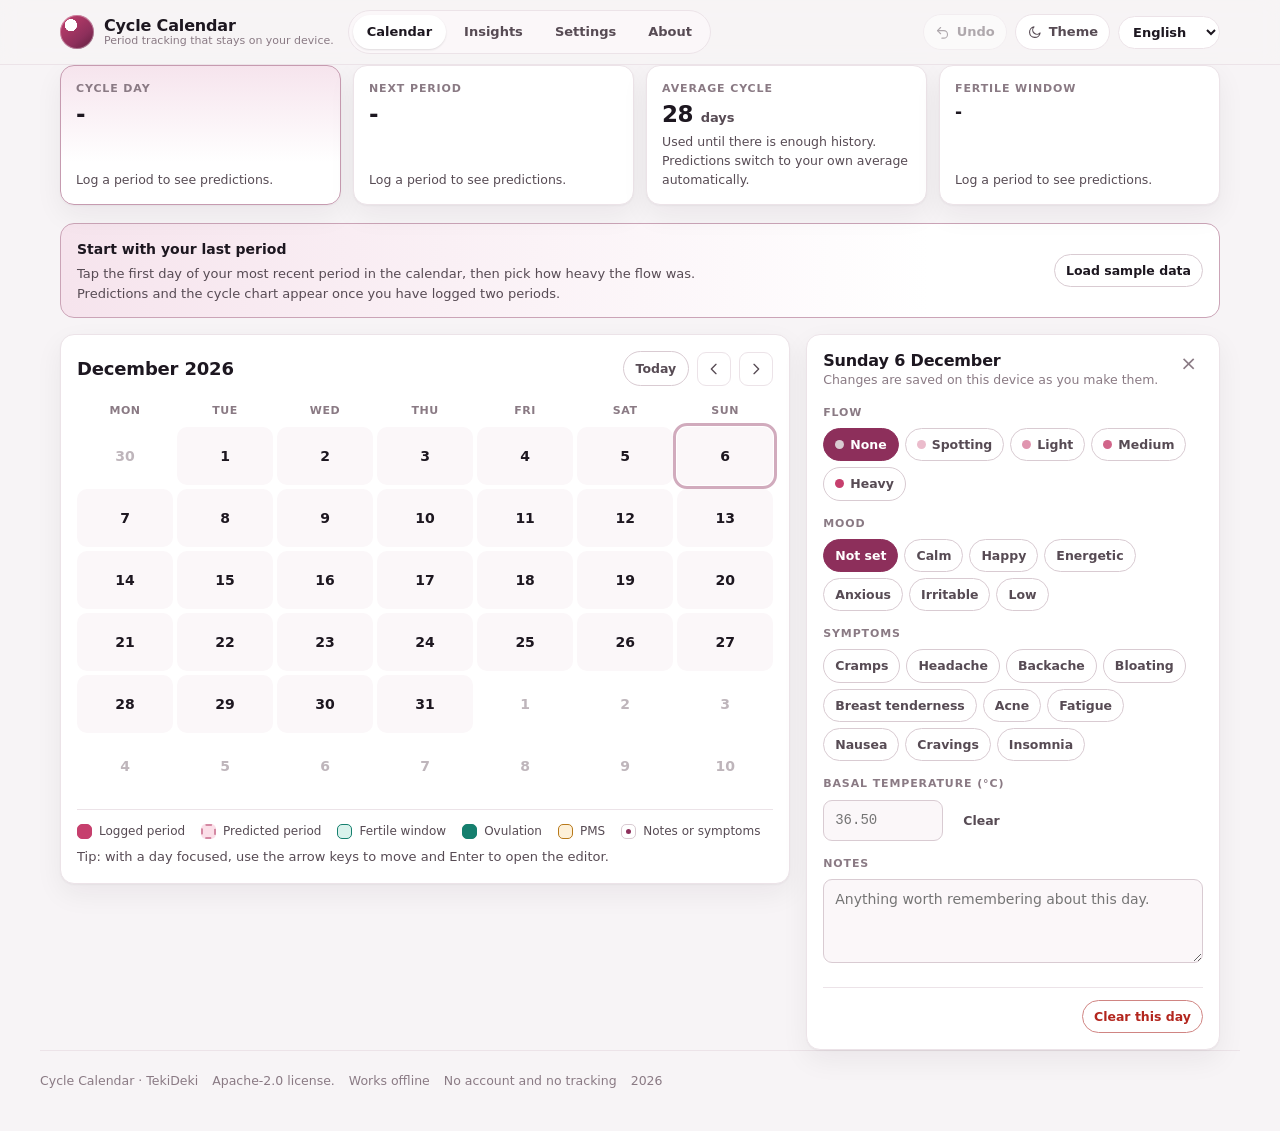
==== index.html @ 97115064 "Register the service worker and bump VERSION to 2 The offline shell shipped but nothing registered i" ====
<!DOCTYPE html>
<html lang="en" data-version="2">
<head>
<meta charset="utf-8">
<meta name="viewport" content="width=device-width, initial-scale=1, viewport-fit=cover">
<meta name="color-scheme" content="light dark">
<meta name="theme-color" content="#8d2f5b">
<title>Cycle Calendar · menstrual calendar with private predictions</title>
<meta name="description" content="A calm, professional menstrual calendar. Log periods, flow, symptoms and basal temperature. Predictions computed on your own averages. Everything stays in this browser.">
<meta name="author" content="Kristian Mario Miskovic (TekiDeki)">
<meta name="robots" content="index, follow">
<link rel="canonical" href="https://tekideki.github.io/Cycle-Calendar/">
<meta property="og:type" content="website">
<meta property="og:site_name" content="Cycle Calendar">
<meta property="og:title" content="Cycle Calendar · private menstrual calendar and cycle predictions">
<meta property="og:description" content="Log periods, flow, symptoms and notes. Get predictions from your own averages. No account, no cloud, no tracking.">
<meta property="og:url" content="https://tekideki.github.io/Cycle-Calendar/">
<meta property="og:image" content="https://tekideki.github.io/Cycle-Calendar/screenshots/og.png">
<meta property="og:image:width" content="1200">
<meta property="og:image:height" content="630">
<meta property="og:locale" content="en_GB">
<meta property="og:locale:alternate" content="ro_RO">
<meta property="og:locale:alternate" content="sr_RS">
<meta name="twitter:card" content="summary_large_image">
<meta name="twitter:title" content="Cycle Calendar · private menstrual calendar">
<meta name="twitter:description" content="Periods, flow, symptoms and predictions. Everything stays in your browser.">
<meta name="twitter:image" content="https://tekideki.github.io/Cycle-Calendar/screenshots/og.png">
<link rel="manifest" href="manifest.json">
<link rel="icon" href="favicon.ico" sizes="32x32">
<link rel="icon" href="icons/icon.svg" type="image/svg+xml">
<link rel="apple-touch-icon" href="apple-touch-icon.png">
<style>
/* Cycle Calendar · TekiDeki - styles
 * SPDX-License-Identifier: Apache-2.0
 * Copyright 2026 Kristian Mario Miskovic (TekiDeki)
 * No external font, no icon font, no CDN. Everything below is local.
 */

:root {
  --bg: #f7f4f6;
  --bg-alt: #ffffff;
  --panel: #ffffff;
  --panel-soft: #fbf7f9;
  --line: #ece3e8;
  --line-strong: #d9cbd2;
  --ink: #1d1720;
  --ink-soft: #574b54;
  --ink-muted: #8a7a84;
  --accent: #8d2f5b;
  --accent-soft: #f6e4ed;
  --accent-ink: #ffffff;
  --period: #c63f6d;
  --period-soft: #fbdfe8;
  --predicted: #d489a3;
  --fertile: #157f6e;
  --fertile-soft: #d9f2ec;
  --ovulation: #0b5f51;
  --pms: #b8791a;
  --pms-soft: #fdf0d8;
  --ok: #157f6e;
  --bad: #b3261e;
  --bad-soft: #fde4e1;
  --shadow: 0 1px 2px rgba(29, 23, 32, 0.04), 0 10px 28px rgba(29, 23, 32, 0.06);
  --radius: 14px;
  --radius-sm: 9px;
  --mono: ui-monospace, SFMono-Regular, Menlo, Consolas, "Liberation Mono", monospace;
  color-scheme: light;
}

.theme-dark {
  --bg: #141017;
  --bg-alt: #1a1520;
  --panel: #1c1622;
  --panel-soft: #181320;
  --line: #2c2333;
  --line-strong: #3d3147;
  --ink: #f3ebf1;
  --ink-soft: #c2b4be;
  --ink-muted: #948692;
  --accent: #e88ab4;
  --accent-soft: #3a2331;
  --accent-ink: #1a1016;
  --period: #e0679a;
  --period-soft: #3a1f2b;
  --predicted: #a76e86;
  --fertile: #45bfa8;
  --fertile-soft: #14332d;
  --ovulation: #6fdec6;
  --pms: #e0a34a;
  --pms-soft: #33280f;
  --ok: #45bfa8;
  --bad: #f2a19a;
  --bad-soft: #3a1d1a;
  --shadow: 0 1px 2px rgba(0, 0, 0, 0.4), 0 14px 34px rgba(0, 0, 0, 0.35);
  color-scheme: dark;
}

* { box-sizing: border-box; }

[hidden] { display: none !important; }

html { scroll-behavior: smooth; }

body {
  margin: 0;
  background: var(--bg);
  color: var(--ink);
  font-family: system-ui, -apple-system, "Segoe UI", Roboto, "Helvetica Neue", Arial, sans-serif;
  font-size: 16px;
  line-height: 1.55;
  -webkit-text-size-adjust: 100%;
}

h1, h2, h3, h4 { margin: 0; line-height: 1.22; letter-spacing: -0.01em; }

p { margin: 0; }

button, input, select, textarea { font: inherit; color: inherit; }

a { color: var(--accent); }

:focus-visible {
  outline: 3px solid var(--accent);
  outline-offset: 2px;
  border-radius: 6px;
}

.sr-only {
  position: absolute;
  width: 1px;
  height: 1px;
  padding: 0;
  margin: -1px;
  overflow: hidden;
  clip: rect(0 0 0 0);
  white-space: nowrap;
  border: 0;
}

.skip-link {
  position: absolute;
  left: -9999px;
  top: 0;
  z-index: 20;
  padding: 10px 16px;
  background: var(--accent);
  color: var(--accent-ink);
  border-radius: 0 0 10px 0;
  text-decoration: none;
}

.skip-link:focus { left: 0; }

.wrap {
  width: 100%;
  max-width: 1200px;
  margin: 0 auto;
  padding: 0 20px;
}

/* ------------------------------------------------------------------ topbar */

.topbar {
  position: sticky;
  top: 0;
  z-index: 10;
  background: color-mix(in srgb, var(--bg) 90%, transparent);
  backdrop-filter: blur(10px);
  border-bottom: 1px solid var(--line);
}

.topbar-inner {
  display: flex;
  align-items: center;
  gap: 14px;
  min-height: 64px;
  padding: 10px 20px;
  max-width: 1200px;
  margin: 0 auto;
  flex-wrap: wrap;
}

.brand {
  display: flex;
  align-items: center;
  gap: 10px;
  font-weight: 700;
  color: var(--ink);
  text-decoration: none;
  letter-spacing: -0.01em;
}

.brand-mark {
  width: 34px;
  height: 34px;
  border-radius: 50%;
  background:
    radial-gradient(circle at 32% 30%, #ffffff 0 18%, transparent 19%),
    linear-gradient(140deg, #c63f6d, #8d2f5b 65%, #5c1e3c);
  box-shadow: inset 0 0 0 1px rgba(255, 255, 255, 0.35);
  flex: none;
}

.brand-text { display: flex; flex-direction: column; line-height: 1.15; }

.brand-tagline {
  font-size: 11px;
  font-weight: 500;
  color: var(--ink-muted);
  letter-spacing: 0;
}

.tabs {
  display: flex;
  gap: 4px;
  padding: 4px;
  border: 1px solid var(--line);
  border-radius: 999px;
  background: var(--panel-soft);
}

.tabs button {
  border: none;
  background: transparent;
  color: var(--ink-soft);
  font-size: 13px;
  font-weight: 700;
  padding: 7px 14px;
  border-radius: 999px;
  cursor: pointer;
  white-space: nowrap;
}

.tabs button[aria-selected="true"] {
  background: var(--panel);
  color: var(--ink);
  box-shadow: 0 1px 2px rgba(29, 23, 32, 0.12);
}

.theme-dark .tabs button[aria-selected="true"] { background: var(--accent-soft); color: var(--accent); }

.topbar-actions {
  margin-left: auto;
  display: flex;
  align-items: center;
  gap: 8px;
  flex-wrap: wrap;
}

.icon-btn {
  display: inline-flex;
  align-items: center;
  gap: 7px;
  padding: 7px 11px;
  border: 1px solid var(--line);
  border-radius: 999px;
  background: var(--panel);
  cursor: pointer;
  font-size: 13px;
  font-weight: 600;
  color: var(--ink-soft);
}

.icon-btn:hover { border-color: var(--line-strong); color: var(--ink); }

.icon-btn svg {
  width: 15px;
  height: 15px;
  fill: none;
  stroke: currentColor;
  stroke-width: 1.8;
  stroke-linecap: round;
  stroke-linejoin: round;
}

.icon-btn[disabled] { opacity: 0.45; cursor: not-allowed; }

.theme-sun { display: none; }
.theme-moon { display: block; }
.theme-light .theme-sun { display: block; }
.theme-light .theme-moon { display: none; }

select {
  padding: 7px 10px;
  border: 1px solid var(--line);
  border-radius: 999px;
  background: var(--panel);
  font-size: 13px;
  font-weight: 600;
  cursor: pointer;
}

/* -------------------------------------------------------------------- main */

main { padding: 22px 0 60px; }

.view-head {
  display: flex;
  align-items: flex-start;
  justify-content: space-between;
  gap: 16px;
  flex-wrap: wrap;
  margin-bottom: 14px;
}

.view-head h1 { font-size: clamp(22px, 3vw, 29px); font-weight: 800; }

.view-head p { color: var(--ink-soft); font-size: 14px; margin-top: 4px; max-width: 62ch; }

.panel {
  background: var(--panel);
  border: 1px solid var(--line);
  border-radius: var(--radius);
  box-shadow: var(--shadow);
  padding: 16px;
}

.panel h2 { font-size: 16px; font-weight: 800; }

.hint { color: var(--ink-soft); font-size: 13px; margin-top: 6px; }

/* ---------------------------------------------------------------- summary */

.summary {
  display: grid;
  grid-template-columns: repeat(4, minmax(0, 1fr));
  gap: 12px;
  margin-bottom: 18px;
}

.stat-card {
  background: var(--panel);
  border: 1px solid var(--line);
  border-radius: var(--radius);
  box-shadow: var(--shadow);
  padding: 14px 15px;
  min-height: 104px;
  display: flex;
  flex-direction: column;
  gap: 4px;
}

.stat-card .label {
  font-size: 11px;
  font-weight: 800;
  letter-spacing: 0.08em;
  text-transform: uppercase;
  color: var(--ink-muted);
}

.stat-card .value {
  font-size: 23px;
  font-weight: 800;
  letter-spacing: -0.02em;
  line-height: 1.15;
}

.stat-card .value small { font-size: 13px; font-weight: 600; color: var(--ink-soft); letter-spacing: 0; }

.stat-card .sub { font-size: 12.5px; color: var(--ink-soft); margin-top: auto; }

.stat-card.is-accent { border-color: color-mix(in srgb, var(--accent) 40%, var(--line)); background: linear-gradient(180deg, var(--accent-soft), var(--panel) 70%); }

.stat-card.is-range .value { font-size: 17px; line-height: 1.35; font-weight: 700; letter-spacing: 0; }

.pill {
  display: inline-flex;
  align-items: center;
  gap: 5px;
  padding: 2px 8px;
  border-radius: 999px;
  background: var(--panel-soft);
  border: 1px solid var(--line);
  font-size: 11px;
  font-weight: 700;
  color: var(--ink-soft);
  width: fit-content;
}

.pill.period { background: var(--period-soft); color: var(--period); border-color: transparent; }
.pill.fertile { background: var(--fertile-soft); color: var(--fertile); border-color: transparent; }
.pill.pms { background: var(--pms-soft); color: var(--pms); border-color: transparent; }

.onboard {
  display: flex;
  align-items: center;
  justify-content: space-between;
  gap: 14px;
  flex-wrap: wrap;
  margin-bottom: 16px;
  padding: 13px 16px;
  border-radius: var(--radius);
  border: 1px solid color-mix(in srgb, var(--accent) 35%, var(--line));
  background: linear-gradient(90deg, var(--accent-soft), var(--panel) 75%);
}

.onboard b { font-size: 14px; }

.onboard p { font-size: 13px; color: var(--ink-soft); margin-top: 2px; max-width: 76ch; }

/* --------------------------------------------------------------- calendar */

.calendar-layout {
  display: grid;
  grid-template-columns: minmax(0, 1.5fr) minmax(300px, 0.85fr);
  gap: 16px;
  align-items: start;
}

.cal-head {
  display: flex;
  align-items: center;
  gap: 8px;
  margin-bottom: 12px;
}

.cal-title {
  font-size: 18px;
  font-weight: 800;
  margin-right: auto;
  letter-spacing: -0.01em;
}

.nav-btn {
  width: 34px;
  height: 34px;
  display: inline-flex;
  align-items: center;
  justify-content: center;
  border: 1px solid var(--line);
  border-radius: 9px;
  background: var(--panel);
  cursor: pointer;
  color: var(--ink-soft);
}

.nav-btn:hover { border-color: var(--accent); color: var(--accent); }

.nav-btn svg { width: 16px; height: 16px; fill: none; stroke: currentColor; stroke-width: 2; stroke-linecap: round; stroke-linejoin: round; }

.today-btn {
  padding: 7px 12px;
  border: 1px solid var(--line-strong);
  border-radius: 999px;
  background: var(--panel);
  font-size: 12.5px;
  font-weight: 700;
  cursor: pointer;
  color: var(--ink-soft);
}

.today-btn:hover { border-color: var(--accent); color: var(--accent); }

.weekdays {
  display: grid;
  grid-template-columns: repeat(7, minmax(0, 1fr));
  gap: 4px;
  margin-bottom: 4px;
}

.weekdays span {
  text-align: center;
  font-size: 11px;
  font-weight: 800;
  letter-spacing: 0.05em;
  text-transform: uppercase;
  color: var(--ink-muted);
  padding: 4px 0;
}

.calendar-grid {
  display: grid;
  grid-template-columns: repeat(7, minmax(0, 1fr));
  gap: 4px;
}

.day {
  position: relative;
  min-height: 58px;
  border: 1px solid transparent;
  border-radius: 10px;
  background: var(--panel-soft);
  color: var(--ink);
  cursor: pointer;
  display: flex;
  flex-direction: column;
  align-items: center;
  justify-content: center;
  gap: 3px;
  padding: 0;
  font-variant-numeric: tabular-nums;
}

.day:hover { border-color: var(--line-strong); }

.day .num { font-size: 14px; font-weight: 700; line-height: 1; }

.day.is-outside { color: var(--ink-muted); opacity: 0.55; background: transparent; }

.day.is-today { box-shadow: inset 0 0 0 2px var(--accent); }

.day.is-selected { outline: 3px solid color-mix(in srgb, var(--accent) 40%, transparent); outline-offset: 1px; }

.day.is-today.is-selected { box-shadow: none; }

.day.is-period {
  background: var(--period);
  border-color: var(--period);
  color: #ffffff;
}

.day.is-predicted {
  background: var(--period-soft);
  border: 2px dashed var(--predicted);
  color: var(--period);
}

.day.is-fertile {
  background: var(--fertile-soft);
  border-color: transparent;
  color: var(--fertile);
}

.day.is-ovulation {
  background: var(--fertile);
  border-color: var(--fertile);
  color: #ffffff;
}

.day.is-pms { background: var(--pms-soft); color: var(--pms); }

.day .marker {
  width: 5px;
  height: 5px;
  border-radius: 50%;
  background: currentColor;
  opacity: 0.85;
}

.day.is-period .marker, .day.is-ovulation .marker { background: #ffffff; }

.day .marker.is-notes { background: var(--accent); }
.day.is-period .marker.is-notes { background: #ffffff; }

.legend {
  display: flex;
  flex-wrap: wrap;
  gap: 10px 16px;
  margin-top: 14px;
  padding-top: 12px;
  border-top: 1px solid var(--line);
}

.legend-item {
  display: inline-flex;
  align-items: center;
  gap: 7px;
  font-size: 12px;
  color: var(--ink-soft);
}

.legend-swatch {
  width: 15px;
  height: 15px;
  border-radius: 5px;
  border: 1px solid var(--line-strong);
  flex: none;
}

.legend-swatch.period { background: var(--period); border-color: var(--period); }
.legend-swatch.predicted { background: var(--period-soft); border: 2px dashed var(--predicted); }
.legend-swatch.fertile { background: var(--fertile-soft); border-color: var(--fertile); }
.legend-swatch.ovulation { background: var(--fertile); border-color: var(--fertile); }
.legend-swatch.pms { background: var(--pms-soft); border-color: var(--pms); }
.legend-swatch.notes { background: var(--panel); }
.legend-swatch.notes::after {
  content: "";
  display: block;
  width: 5px;
  height: 5px;
  border-radius: 50%;
  background: var(--accent);
  margin: 4px auto;
}

/* ----------------------------------------------------------------- editor */

.editor { position: sticky; top: 82px; }

.editor-head {
  display: flex;
  align-items: flex-start;
  justify-content: space-between;
  gap: 10px;
  margin-bottom: 4px;
}

.editor-date { font-size: 18px; font-weight: 800; letter-spacing: -0.01em; }

.editor-sub { font-size: 12.5px; color: var(--ink-muted); }

.editor-close {
  border: none;
  background: transparent;
  color: var(--ink-muted);
  cursor: pointer;
  font-size: 20px;
  line-height: 1;
  padding: 2px 6px;
  border-radius: 6px;
}

.editor-close:hover { background: var(--panel-soft); color: var(--ink); }

.field { margin-top: 14px; }

.field-label {
  display: block;
  font-size: 11px;
  font-weight: 800;
  letter-spacing: 0.08em;
  text-transform: uppercase;
  color: var(--ink-muted);
  margin-bottom: 7px;
}

.chip-group { display: flex; flex-wrap: wrap; gap: 6px; }

.chip {
  display: inline-flex;
  align-items: center;
  gap: 6px;
  padding: 6px 11px;
  border: 1px solid var(--line-strong);
  border-radius: 999px;
  background: var(--panel);
  color: var(--ink-soft);
  font-size: 12.5px;
  font-weight: 600;
  cursor: pointer;
}

.chip:hover { border-color: var(--accent); color: var(--accent); }

.chip[aria-pressed="true"] {
  background: var(--accent);
  border-color: var(--accent);
  color: var(--accent-ink);
}

.chip .dot {
  width: 9px;
  height: 9px;
  border-radius: 50%;
  background: var(--c, var(--line-strong));
  flex: none;
}

.flow-none { --c: var(--line-strong); }
.flow-spotting { --c: color-mix(in srgb, var(--period) 35%, var(--panel)); }
.flow-light { --c: color-mix(in srgb, var(--period) 55%, var(--panel)); }
.flow-medium { --c: color-mix(in srgb, var(--period) 80%, var(--panel)); }
.flow-heavy { --c: var(--period); }

textarea.textarea,
input.text-input {
  width: 100%;
  padding: 9px 11px;
  border: 1px solid var(--line-strong);
  border-radius: var(--radius-sm);
  background: var(--panel-soft);
  font-size: 14px;
}

textarea.textarea { min-height: 84px; resize: vertical; line-height: 1.5; }

input.text-input[type="number"] { font-family: var(--mono); max-width: 120px; }

.row { display: flex; align-items: center; gap: 8px; flex-wrap: wrap; }

.editor-foot {
  margin-top: 16px;
  padding-top: 12px;
  border-top: 1px solid var(--line);
  display: flex;
  align-items: center;
  justify-content: space-between;
  gap: 10px;
  flex-wrap: wrap;
}

.btn {
  display: inline-flex;
  align-items: center;
  justify-content: center;
  gap: 7px;
  padding: 8px 13px;
  border-radius: 999px;
  border: 1px solid var(--line-strong);
  background: var(--panel);
  color: var(--ink);
  font-size: 13px;
  font-weight: 700;
  cursor: pointer;
  text-decoration: none;
  white-space: nowrap;
}

.btn:hover { border-color: var(--accent); color: var(--accent); }

.btn-primary { background: var(--accent); border-color: var(--accent); color: var(--accent-ink); }

.btn-primary:hover { background: color-mix(in srgb, var(--accent) 86%, black); color: var(--accent-ink); }

.btn-quiet { border-color: transparent; background: transparent; color: var(--ink-soft); }

.btn-quiet:hover { background: var(--panel-soft); }

.btn-danger { border-color: color-mix(in srgb, var(--bad) 50%, var(--line)); color: var(--bad); }

.btn-danger:hover { background: var(--bad-soft); border-color: var(--bad); color: var(--bad); }

.btn-sm { padding: 6px 11px; font-size: 12.5px; }

.saved-dot {
  display: inline-flex;
  align-items: center;
  gap: 6px;
  font-size: 12px;
  color: var(--ok);
  font-weight: 700;
  opacity: 0;
  transform: translateY(2px);
  transition: opacity 0.18s ease, transform 0.18s ease;
}

.saved-dot.is-on { opacity: 1; transform: none; }

/* --------------------------------------------------------------- insights */

.insight-grid {
  display: grid;
  grid-template-columns: repeat(3, minmax(0, 1fr));
  gap: 12px;
  margin-bottom: 16px;
}

.metric {
  background: var(--panel);
  border: 1px solid var(--line);
  border-radius: var(--radius);
  padding: 14px 15px;
  box-shadow: var(--shadow);
}

.metric .label {
  font-size: 11px;
  font-weight: 800;
  letter-spacing: 0.07em;
  text-transform: uppercase;
  color: var(--ink-muted);
}

.metric .value { font-size: 26px; font-weight: 800; letter-spacing: -0.02em; margin-top: 2px; }

.metric .value small { font-size: 13px; font-weight: 600; color: var(--ink-soft); }

.metric .sub { font-size: 12.5px; color: var(--ink-soft); margin-top: 2px; }

.chart-wrap { margin-top: 12px; display: flex; align-items: center; justify-content: center; min-height: 250px; }

.chart { width: 100%; height: auto; display: block; overflow: visible; }

.chart .bar { fill: var(--accent); opacity: 0.85; }

.chart .bar:hover { opacity: 1; }

.chart .bar-label { fill: var(--ink-muted); font-size: 10px; font-family: var(--mono); }

.chart .bar-label-bg { fill: var(--panel); }

.chart .avg-line { stroke: var(--ink-muted); stroke-width: 1.5; stroke-dasharray: 5 4; }

.chart .avg-text { fill: var(--ink-soft); font-size: 10.5px; font-weight: 700; }

.chart .axis { stroke: var(--line-strong); stroke-width: 1; }

.table-wrap { overflow-x: auto; margin-top: 10px; }

table.data {
  width: 100%;
  border-collapse: collapse;
  font-size: 13px;
}

table.data th, table.data td {
  text-align: left;
  padding: 8px 9px;
  border-bottom: 1px solid var(--line);
  white-space: nowrap;
}

table.data th {
  font-size: 10.5px;
  text-transform: uppercase;
  letter-spacing: 0.06em;
  color: var(--ink-muted);
  font-weight: 800;
}

table.data td.num { font-family: var(--mono); }

table.data tr:last-child td { border-bottom: none; }

.prediction-list { display: grid; gap: 10px; margin-top: 12px; }

.prediction {
  border: 1px solid var(--line);
  border-radius: var(--radius-sm);
  padding: 10px 12px;
  background: var(--panel-soft);
}

.prediction b { font-size: 13.5px; }

.prediction .dates { font-size: 13px; color: var(--ink-soft); margin-top: 2px; }

.prediction .fertile { font-size: 12.5px; color: var(--fertile); margin-top: 2px; }

.prediction .ovulation { font-size: 12.5px; color: var(--ovulation); margin-top: 1px; }

.cards-2 { display: grid; grid-template-columns: repeat(2, minmax(0, 1fr)); gap: 16px; align-items: start; }

.settings-row {
  display: flex;
  align-items: center;
  justify-content: space-between;
  gap: 14px;
  padding: 10px 0;
  border-bottom: 1px solid var(--line);
}

.settings-row:last-child { border-bottom: none; }

.settings-row label { font-size: 13.5px; font-weight: 600; }

.settings-row .hint { margin: 2px 0 0; font-size: 12px; }

.number-control { display: inline-flex; align-items: center; gap: 6px; }

.number-control input {
  width: 62px;
  padding: 6px 8px;
  border: 1px solid var(--line-strong);
  border-radius: 8px;
  background: var(--panel-soft);
  font-family: var(--mono);
  font-size: 13px;
  text-align: center;
}

.number-control .unit { font-size: 12px; color: var(--ink-muted); }

/* ------------------------------------------------------------------ empty */

.empty {
  border: 1px dashed var(--line-strong);
  border-radius: var(--radius);
  padding: 22px;
  text-align: center;
  background: var(--panel-soft);
  color: var(--ink-soft);
  font-size: 13.5px;
}

.empty b { display: block; color: var(--ink); font-size: 15px; margin-bottom: 4px; }

.empty .btn { margin-top: 12px; }

/* ------------------------------------------------------------------ about */

.prose { max-width: 78ch; }

.prose p { color: var(--ink-soft); font-size: 14px; margin-top: 10px; }

.prose h3 { font-size: 14px; font-weight: 800; margin-top: 18px; }

.callout {
  margin-top: 14px;
  border-radius: var(--radius-sm);
  border: 1px solid color-mix(in srgb, var(--pms) 40%, var(--line));
  background: var(--pms-soft);
  padding: 12px 14px;
}

.callout b { display: block; font-size: 13px; color: var(--pms); margin-bottom: 3px; }

.callout p { color: var(--ink-soft); font-size: 13px; margin: 0; }

.about-links { display: flex; flex-wrap: wrap; gap: 14px; align-items: center; margin-top: 16px; font-size: 13px; }

/* ----------------------------------------------------------------- dialog */

dialog.confirm {
  border: 1px solid var(--line);
  border-radius: var(--radius);
  background: var(--panel);
  color: var(--ink);
  box-shadow: var(--shadow);
  padding: 20px;
  max-width: min(92vw, 420px);
}

dialog.confirm::backdrop { background: rgba(20, 12, 20, 0.45); }

dialog.confirm h2 { font-size: 17px; margin-bottom: 6px; }

dialog.confirm p { font-size: 13.5px; color: var(--ink-soft); }

dialog.confirm .row { margin-top: 16px; justify-content: flex-end; }

/* ------------------------------------------------------------------ toast */

.toast {
  position: fixed;
  left: 50%;
  bottom: 24px;
  pointer-events: none;
  transform: translateX(-50%);
  z-index: 40;
  max-width: min(92vw, 460px);
  padding: 10px 16px;
  border-radius: 999px;
  border: 1px solid var(--line-strong);
  background: var(--panel);
  color: var(--ink);
  box-shadow: var(--shadow);
  font-size: 13.5px;
  font-weight: 600;
  text-align: center;
}

.toast.ok { border-color: color-mix(in srgb, var(--ok) 50%, var(--line)); color: var(--ok); }

.toast.error { border-color: color-mix(in srgb, var(--bad) 50%, var(--line)); color: var(--bad); }

/* ----------------------------------------------------------------- footer */

.foot {
  border-top: 1px solid var(--line);
  padding: 20px 0 40px;
  color: var(--ink-muted);
  font-size: 12.5px;
  display: flex;
  gap: 14px;
  flex-wrap: wrap;
  align-items: center;
}

.foot a { color: var(--ink-soft); }

/* --------------------------------------------------------------- print */

.print-report { display: none; }

@media print {
  body { background: #ffffff; color: #000000; }
  .topbar, .summary, .calendar-layout, .insight-grid, .cards-2, .foot, .toast, .empty, .view-head .btn { display: none !important; }
  .print-report { display: block; font-size: 12px; }
  .print-report h1 { font-size: 20px; margin-bottom: 4px; }
  .print-report h2 { font-size: 14px; margin: 16px 0 6px; }
  .print-report p, .print-report li { font-size: 11.5px; color: #333; }
  .print-report table { width: 100%; border-collapse: collapse; font-size: 11px; }
  .print-report th, .print-report td { border: 1px solid #bbb; padding: 4px 6px; text-align: left; }
  .print-report .meta { color: #555; }
  .panel { box-shadow: none; border: none; padding: 0; }
}

/* -------------------------------------------------------------- responsive */

@media (max-width: 1000px) {
  .calendar-layout { grid-template-columns: minmax(0, 1fr); }
  .editor { position: static; }
  .summary { grid-template-columns: repeat(2, minmax(0, 1fr)); }
  .insight-grid { grid-template-columns: repeat(2, minmax(0, 1fr)); }
}

@media (max-width: 900px) {
  .tabs { order: 3; width: 100%; justify-content: space-between; }
  .tabs button { flex: 1; text-align: center; }
}

@media (max-width: 470px) {
  .tabs { gap: 2px; padding: 3px; }
  .tabs button { padding: 6px 5px; font-size: 11.5px; min-width: 0; }
  .brand-text > span:first-child { font-size: 14.5px; }
  .icon-btn { padding: 6px 8px; }
  #langSelect { padding: 6px 8px; font-size: 12px; }
}

@media (max-width: 700px) {
  .topbar-inner { gap: 10px; }
  .brand-tagline { display: none; }
  .topbar-actions { gap: 6px; }
  .icon-btn span { display: none; }
  .icon-btn { padding: 7px 9px; }
  .wrap, .topbar-inner { padding-left: 14px; padding-right: 14px; }
  .summary { grid-template-columns: repeat(2, minmax(0, 1fr)); gap: 10px; }
  .stat-card { min-height: 92px; padding: 12px; }
  .stat-card .value { font-size: 19px; }
  .insight-grid, .cards-2 { grid-template-columns: minmax(0, 1fr); }
  .day { min-height: 46px; border-radius: 9px; }
  .day .num { font-size: 13px; }
  .calendar-grid, .weekdays { gap: 3px; }
  .editor-foot { flex-direction: column; align-items: stretch; }
}

@media (prefers-reduced-motion: reduce) {
  html { scroll-behavior: auto; }
  *, *::before, *::after {
    animation-duration: 0.001ms !important;
    animation-iteration-count: 1 !important;
    transition-duration: 0.001ms !important;
  }
}
</style>
<script type="application/ld+json">
{"@context":"https://schema.org","@type":"WebApplication","name":"Cycle Calendar","applicationCategory":"HealthApplication","operatingSystem":"Any (web browser)","url":"https://tekideki.github.io/Cycle-Calendar/","description":"Menstrual calendar with flow, symptom and temperature logging, plus predictions computed from your own cycle history. Data never leaves the browser.","offers":{"@type":"Offer","price":"0","priceCurrency":"EUR"},"author":{"@type":"Person","name":"Kristian Mario Miskovic","alternateName":"TekiDeki"},"license":"https://www.apache.org/licenses/LICENSE-2.0","isAccessibleForFree":true}
</script>
</head>
<body>

<a class="skip-link" href="#main" data-i18n="skipToContent">Skip to calendar</a>

<header class="topbar">
  <div class="topbar-inner">
    <a class="brand" href="#calendar" id="brandLink">
      <span class="brand-mark" aria-hidden="true"></span>
      <span class="brand-text">
        <span>Cycle Calendar</span>
        <span class="brand-tagline" data-i18n="tagline">Private by design</span>
      </span>
    </a>

    <div class="tabs" role="tablist" aria-label="Views" id="tabs" data-i18n-aria-label="navViews">
      <button type="button" role="tab" id="tab-calendar" aria-controls="view-calendar" aria-selected="true" data-view="calendar" data-i18n="navCalendar">Calendar</button>
      <button type="button" role="tab" id="tab-insights" aria-controls="view-insights" aria-selected="false" data-view="insights" data-i18n="navInsights">Insights</button>
      <button type="button" role="tab" id="tab-settings" aria-controls="view-settings" aria-selected="false" data-view="settings" data-i18n="navSettings">Settings</button>
      <button type="button" role="tab" id="tab-about" aria-controls="view-about" aria-selected="false" data-view="about" data-i18n="navAbout">About</button>
    </div>

    <div class="topbar-actions">
      <button type="button" class="icon-btn" id="undoBtn" disabled data-i18n-title="undo" title="Undo last change">
        <svg viewBox="0 0 24 24" aria-hidden="true"><path d="M9 14 4 9l5-5"/><path d="M4 9h10a6 6 0 0 1 0 12h-3"/></svg>
        <span data-i18n="undo">Undo</span>
      </button>
      <button type="button" class="icon-btn" id="themeBtn" data-i18n-title="themeToggle" title="Switch light or dark theme">
        <svg class="theme-moon" viewBox="0 0 24 24" aria-hidden="true"><path d="M21 12.8A8.5 8.5 0 1 1 11.2 3a6.8 6.8 0 0 0 9.8 9.8Z"/></svg>
        <svg class="theme-sun" viewBox="0 0 24 24" aria-hidden="true"><circle cx="12" cy="12" r="4"/><path d="M12 2v2M12 20v2M2 12h2M20 12h2M4.9 4.9l1.4 1.4M17.7 17.7l1.4 1.4M19.1 4.9l-1.4 1.4M6.3 17.7l-1.4 1.4"/></svg>
        <span data-i18n="theme">Theme</span>
      </button>
      <label class="sr-only" for="langSelect" data-i18n="language">Language</label>
      <select id="langSelect" aria-label="Language" data-i18n-aria-label="language">
        <option value="en">English</option>
        <option value="ro">Română</option>
        <option value="sr-latn">Srpski</option>
        <option value="sr-cyrl">Српски</option>
      </select>
    </div>
  </div>
</header>

<main id="main" class="wrap">

  <!-- ============================================================ CALENDAR -->
  <section id="view-calendar" role="tabpanel" aria-labelledby="tab-calendar" data-view-panel="calendar">
    <div class="summary" id="summary">
      <div class="stat-card is-accent">
        <span class="label" data-i18n="cycleDayLabel">Cycle day</span>
        <span class="value" id="statCycleDay">-</span>
        <span class="sub" id="statCycleDaySub"></span>
      </div>
      <div class="stat-card">
        <span class="label" data-i18n="nextPeriodLabel">Next period</span>
        <span class="value" id="statNext">-</span>
        <span class="sub" id="statNextSub"></span>
      </div>
      <div class="stat-card">
        <span class="label" data-i18n="avgCycle">Average cycle</span>
        <span class="value" id="statAvg">-</span>
        <span class="sub" id="statAvgSub"></span>
      </div>
      <div class="stat-card is-range">
        <span class="label" data-i18n="fertileLabel">Fertile window</span>
        <span class="value" id="statFertile">-</span>
        <span class="sub" id="statFertileSub"></span>
      </div>
    </div>

    <div class="onboard" id="onboard" hidden>
      <div>
        <b data-i18n="onboardTitle">Start with your last period</b>
        <p data-i18n="onboardText">Tap the first day of your most recent period, then pick how heavy the flow was.</p>
      </div>
      <button type="button" class="btn btn-sm" id="onboardSample" data-i18n="loadSample">Load sample data</button>
    </div>

    <div class="calendar-layout">
      <div class="panel">
        <div class="cal-head">
          <h1 class="cal-title" id="calTitle" aria-live="polite">-</h1>
          <button type="button" class="today-btn" id="todayBtn" data-i18n="today">Today</button>
          <button type="button" class="nav-btn" id="prevBtn" data-i18n-title="prevMonth" title="Previous month" aria-label="Previous month">
            <svg viewBox="0 0 24 24" aria-hidden="true"><path d="m15 5-7 7 7 7"/></svg>
          </button>
          <button type="button" class="nav-btn" id="nextBtn" data-i18n-title="nextMonth" title="Next month" aria-label="Next month">
            <svg viewBox="0 0 24 24" aria-hidden="true"><path d="m9 5 7 7-7 7"/></svg>
          </button>
        </div>

        <div class="weekdays" id="weekdays" aria-hidden="true"></div>
        <div class="calendar-grid" id="calendarGrid" role="group" aria-labelledby="calTitle"></div>

        <div class="legend" id="legend">
          <span class="legend-item"><span class="legend-swatch period"></span><span data-i18n="legendPeriod">Logged period</span></span>
          <span class="legend-item"><span class="legend-swatch predicted"></span><span data-i18n="legendPredicted">Predicted period</span></span>
          <span class="legend-item"><span class="legend-swatch fertile"></span><span data-i18n="legendFertile">Fertile window</span></span>
          <span class="legend-item"><span class="legend-swatch ovulation"></span><span data-i18n="legendOvulation">Estimated ovulation</span></span>
          <span class="legend-item"><span class="legend-swatch pms"></span><span data-i18n="legendPms">PMS window</span></span>
          <span class="legend-item"><span class="legend-swatch notes"></span><span data-i18n="legendNotes">Has notes</span></span>
        </div>
        <p class="hint" data-i18n="calendarKeyHint">Tip: with a day focused, use the arrow keys to move and Enter to open the editor.</p>
      </div>

      <aside class="panel editor" id="editor" aria-labelledby="editorDate">
        <div class="editor-head">
          <div>
            <h2 class="editor-date" id="editorDate">-</h2>
            <p class="editor-sub" id="editorSub"></p>
          </div>
          <button type="button" class="editor-close" id="closeEditor" data-i18n-title="close" title="Close" aria-label="Close">&times;</button>
        </div>

        <div class="field">
          <span class="field-label" id="lblFlow" data-i18n="flowLabel">Flow</span>
          <div class="chip-group" role="group" aria-labelledby="lblFlow" id="flowGroup">
            <button type="button" class="chip flow-none" data-flow="none" aria-pressed="true"><span class="dot"></span><span data-i18n="flowNone">None</span></button>
            <button type="button" class="chip flow-spotting" data-flow="spotting" aria-pressed="false"><span class="dot"></span><span data-i18n="flowSpotting">Spotting</span></button>
            <button type="button" class="chip flow-light" data-flow="light" aria-pressed="false"><span class="dot"></span><span data-i18n="flowLight">Light</span></button>
            <button type="button" class="chip flow-medium" data-flow="medium" aria-pressed="false"><span class="dot"></span><span data-i18n="flowMedium">Medium</span></button>
            <button type="button" class="chip flow-heavy" data-flow="heavy" aria-pressed="false"><span class="dot"></span><span data-i18n="flowHeavy">Heavy</span></button>
          </div>
        </div>

        <div class="field">
          <span class="field-label" id="lblMood" data-i18n="moodsLabel">Mood</span>
          <div class="chip-group" role="group" aria-labelledby="lblMood" id="moodGroup">
            <button type="button" class="chip" data-mood="" aria-pressed="true" data-i18n="moodNone">Not set</button>
          </div>
        </div>

        <div class="field">
          <span class="field-label" id="lblSymptoms" data-i18n="symptomsLabel">Symptoms</span>
          <div class="chip-group" role="group" aria-labelledby="lblSymptoms" id="symptomGroup"></div>
        </div>

        <div class="field">
          <label class="field-label" for="tempInput"><span data-i18n="bbtLabel">Basal temperature</span> (°C)</label>
          <div class="row">
            <input class="text-input" type="number" id="tempInput" inputmode="decimal" step="0.01" min="34" max="42" placeholder="36.50">
            <button type="button" class="btn btn-sm btn-quiet" id="clearTemp" data-i18n="clearField">Clear</button>
          </div>
        </div>

        <div class="field">
          <label class="field-label" for="noteInput" data-i18n="notesLabel">Notes</label>
          <textarea class="textarea" id="noteInput" maxlength="600" data-i18n-placeholder="notesPlaceholder" placeholder="Anything you want to remember about this day"></textarea>
        </div>

        <div class="editor-foot">
          <span class="saved-dot" id="savedDot" aria-live="polite"><span aria-hidden="true">&#10003;</span> <span data-i18n="savedToDay">Saved to this day</span></span>
          <div class="row">
            <button type="button" class="btn btn-danger btn-sm" id="clearDay" data-i18n="clearDay">Clear day</button>
          </div>
        </div>
      </aside>
    </div>
  </section>

  <!-- ============================================================ INSIGHTS -->
  <section id="view-insights" role="tabpanel" aria-labelledby="tab-insights" data-view-panel="insights" hidden>
    <div class="view-head">
      <div>
        <h1 data-i18n="insightsTitle">Your patterns</h1>
        <p data-i18n="insightsHint">Everything here is computed from the days you logged. No averages borrowed from anyone else.</p>
      </div>
      <button type="button" class="btn" id="printBtn" data-i18n="printSummary">Print summary</button>
    </div>

    <div class="insight-grid">
      <div class="metric">
        <div class="label" data-i18n="cyclesTracked">Completed cycles</div>
        <div class="value" id="mCycles">0</div>
        <div class="sub" data-i18n="cyclesSub">Period start to period start</div>
      </div>
      <div class="metric">
        <div class="label" data-i18n="avgCycle">Average cycle length</div>
        <div class="value" id="mAvg">-</div>
        <div class="sub" id="mAvgSub"></div>
      </div>
      <div class="metric">
        <div class="label" data-i18n="avgPeriod">Average period length</div>
        <div class="value" id="mPeriod">-</div>
        <div class="sub" id="mPeriodSub"></div>
      </div>
      <div class="metric">
        <div class="label" data-i18n="shortest">Shortest cycle</div>
        <div class="value" id="mShortest">-</div>
        <div class="sub" data-i18n="shortestSub">Across completed cycles</div>
      </div>
      <div class="metric">
        <div class="label" data-i18n="longest">Longest cycle</div>
        <div class="value" id="mLongest">-</div>
        <div class="sub" data-i18n="longestSub">Across completed cycles</div>
      </div>
      <div class="metric">
        <div class="label" data-i18n="variation">Variation</div>
        <div class="value" id="mVariation">-</div>
        <div class="sub" data-i18n="variationSub">Longest minus shortest</div>
      </div>
    </div>

    <div class="cards-2">
      <div class="panel">
        <h2 data-i18n="chartTitle">Cycle length history</h2>
        <p class="hint" data-i18n="chartHint">Each bar is one completed cycle, in days.</p>
        <div class="chart-wrap" id="chartWrap"></div>
      </div>

      <div class="panel">
        <h2 data-i18n="predictionTitle">Next three periods</h2>
        <p class="hint" data-i18n="predictionsHint">Estimated from your own average cycle length. Estimates, not guarantees.</p>
        <div class="prediction-list" id="predictionList"></div>
      </div>
    </div>

    <div class="panel" style="margin-top:16px">
      <h2 data-i18n="historyTitle">Cycle history</h2>
      <p class="hint" data-i18n="historyHint">Periods are grouped automatically when logged days are adjacent or one day apart.</p>
      <div class="table-wrap" id="historyWrap"></div>
    </div>

    <div class="panel" style="margin-top:16px">
      <h2 data-i18n="symptomsTitle">Most frequent symptoms</h2>
      <p class="hint" data-i18n="symptomsHint">Counted across every logged day.</p>
      <div class="chart-wrap" id="symptomChartWrap"></div>
    </div>
  </section>

  <!-- ============================================================ SETTINGS -->
  <section id="view-settings" role="tabpanel" aria-labelledby="tab-settings" data-view-panel="settings" hidden>
    <div class="view-head">
      <div>
        <h1 data-i18n="settingsHeading">Settings</h1>
        <p data-i18n="settingsLead">Defaults for predictions, plus everything you need to take your data with you.</p>
      </div>
    </div>

    <div class="cards-2">
      <div class="panel">
        <h2 data-i18n="settingsCycleSection">Cycle defaults</h2>
        <div class="settings-row">
          <div>
            <label for="defCycle" data-i18n="cycleLengthLabel">Default cycle length</label>
            <p class="hint" data-i18n="defaultCycleHint">Used only until you have logged enough periods to compute an average.</p>
          </div>
          <span class="number-control"><input type="number" id="defCycle" min="15" max="60" inputmode="numeric"><span class="unit" data-i18n="daysUnit">days</span></span>
        </div>
        <div class="settings-row">
          <div>
            <label for="defPeriod" data-i18n="periodLengthLabel">Default period length</label>
            <p class="hint" data-i18n="defaultPeriodHint">How many days a period usually lasts for you.</p>
          </div>
          <span class="number-control"><input type="number" id="defPeriod" min="1" max="14" inputmode="numeric"><span class="unit" data-i18n="daysUnit">days</span></span>
        </div>
        <div class="settings-row">
          <div>
            <label for="lutealInput" data-i18n="lutealLabel">Luteal phase</label>
            <p class="hint" data-i18n="lutealHint">Days between ovulation and the next period. 14 is the usual estimate.</p>
          </div>
          <span class="number-control"><input type="number" id="lutealInput" min="8" max="18" inputmode="numeric"><span class="unit" data-i18n="daysUnit">days</span></span>
        </div>
        <div class="settings-row">
          <div>
            <label for="weekStart" data-i18n="weekStartLabel">First day of the week</label>
            <p class="hint" data-i18n="weekStartHint">Only changes how the calendar is drawn.</p>
          </div>
          <select id="weekStart">
            <option value="1" data-i18n="weekMonday">Monday</option>
            <option value="0" data-i18n="weekSunday">Sunday</option>
          </select>
        </div>
      </div>

      <div class="panel">
        <h2 data-i18n="dataTitle">Your data</h2>
        <p class="hint" data-i18n="dataText">Everything is stored in this browser only.</p>
        <p class="hint" style="margin-top:6px"><span data-i18n="daysLogged">Days logged</span>: <b id="daysCount">0</b></p>
        <div class="row" style="margin-top:14px;gap:8px">
          <button type="button" class="btn btn-primary" id="exportBtn" data-i18n="exportJson">Export backup</button>
          <button type="button" class="btn" id="importBtn" data-i18n="importJson">Import backup</button>
          <input type="file" id="importFile" accept="application/json,.json" class="sr-only" aria-label="Backup file" tabindex="-1">
        </div>
        <p class="hint" data-i18n="backupHint">The backup is a plain JSON file with your logged days and settings. Keep it somewhere safe; it is the only copy that leaves this browser.</p>

        <div style="margin-top:18px;padding-top:14px;border-top:1px solid var(--line)">
          <h2 data-i18n="dangerSection">Remove data</h2>
          <div class="row" style="margin-top:10px;gap:8px">
            <button type="button" class="btn btn-danger" id="resetBtn" data-i18n="clearAll">Erase everything</button>
          </div>
          <p class="hint" data-i18n="resetHint">Deletes every logged day and restores the default settings. Export a backup first if you might want it back.</p>
        </div>
      </div>
    </div>

    <div class="panel" style="margin-top:16px">
      <h2 data-i18n="sampleTitle">Not sure where to start?</h2>
      <p class="hint" data-i18n="sampleHint">Load a sample history of five cycles to see predictions, the chart and the fertile window in action. Your current data is replaced, so export a backup first.</p>
      <div class="row" style="margin-top:10px">
        <button type="button" class="btn" id="sampleBtn" data-i18n="loadSample">Load sample data</button>
      </div>
    </div>
  </section>

  <!-- =============================================================== ABOUT -->
  <section id="view-about" role="tabpanel" aria-labelledby="tab-about" data-view-panel="about" hidden>
    <div class="view-head">
      <div>
        <h1 data-i18n="aboutTitle">About Cycle Calendar</h1>
        <p data-i18n="aboutLead">A menstrual calendar built to be quiet, private and predictable to use.</p>
      </div>
    </div>

    <div class="cards-2">
      <div class="panel prose">
        <h2 data-i18n="aboutWhatTitle">What it does</h2>
        <p data-i18n="aboutWhat">Log the days you bleed with a flow level, add symptoms, mood, a note and optionally your basal temperature. The calendar draws your logged periods, predicts the next ones from your own averages, and shades the estimated fertile window, ovulation day and PMS window.</p>
        <p data-i18n="aboutWhatMore">Insights shows completed cycle lengths, your shortest and longest cycle, the variation between them, the next three predicted periods and the symptoms you log most often.</p>

        <h3 data-i18n="privacyTitle">Privacy</h3>
        <p data-i18n="privacyText">Everything you enter stays in this browser's local storage on this device. There is no account, no server, no analytics, no advertising and no third party request at runtime. The app is a single HTML file that works offline once loaded.</p>
        <p data-i18n="privacyText2">The only way data leaves the browser is if you export a backup file yourself or print the summary. Clearing site data, or using a private window that you then close, removes everything.</p>

        <h3 data-i18n="limitsTitle">How predictions work</h3>
        <p data-i18n="limitsText">The average cycle length is the mean distance between period starts, using your last six completed cycles. The average period length is the mean duration of your last six periods. If you have fewer than two cycles, the defaults from Settings are used instead.</p>
        <p data-i18n="limitsText2">Estimated ovulation is placed the luteal phase length before the predicted next period, and the fertile window covers the five days before it plus the day itself. Your logged days always win over any estimate.</p>

        <div class="callout">
          <b data-i18n="disclaimerTitle">Not a medical device</b>
          <p data-i18n="disclaimerText">Cycle Calendar is a personal tracking tool, not a contraceptive method and not a diagnosis. Cycles vary with stress, illness, travel and medication. Talk to a clinician about contraception, unusual bleeding, cycles shorter than 21 or longer than 35 days, or a period that stops for three months or more.</p>
        </div>
      </div>

      <div class="panel prose">
        <h2 data-i18n="techTitle">Built to last</h2>
        <p data-i18n="techText">Apache 2.0 licensed, no build framework, no dependencies at runtime, no cookies. The whole app is one HTML file plus a manifest and a service worker for offline use.</p>
        <div class="table-wrap">
          <table class="data">
            <tbody>
              <tr><th data-i18n="rowStorage">Storage</th><td data-i18n="rowStorageVal">This browser only (localStorage)</td></tr>
              <tr><th data-i18n="rowNetwork">Network calls</th><td data-i18n="rowNetworkVal">None at runtime</td></tr>
              <tr><th data-i18n="rowAccount">Account</th><td data-i18n="rowAccountVal">Not required, not possible</td></tr>
              <tr><th data-i18n="rowLanguages">Languages</th><td data-i18n="rowLanguagesVal">English, Romanian, Serbian (Latin and Cyrillic)</td></tr>
              <tr><th data-i18n="rowLicense">License</th><td>Apache 2.0</td></tr>
            </tbody>
          </table>
        </div>
        <div class="about-links">
          <a href="https://github.com/TekiDeki/Cycle-Calendar" rel="noopener" data-i18n="source">Source code</a>
          <a href="https://github.com/TekiDeki/TekiDeki" rel="noopener" data-i18n="moreApps">More TekiDeki apps</a>
          <span id="versionText"></span>
        </div>
      </div>
    </div>
  </section>

  <!-- ============================================================ print only -->
  <section class="print-report" id="printReport" aria-hidden="true"></section>
</main>

<footer class="foot wrap">
  <span>Cycle Calendar &middot; TekiDeki</span>
  <span data-i18n="license">Apache 2.0 license</span>
  <span data-i18n="footerOffline">Works offline</span>
  <span data-i18n="footerPrivacy">No account and no tracking</span>
  <span><span id="yearText"></span></span>
</footer>

<dialog class="confirm" id="confirmDialog" aria-labelledby="confirmTitle">
  <h2 id="confirmTitle"></h2>
  <p id="confirmText"></p>
  <div class="row">
    <button type="button" class="btn" id="confirmCancel" data-i18n="cancel">Cancel</button>
    <button type="button" class="btn btn-danger" id="confirmOk" data-i18n="clearAll">Erase everything</button>
  </div>
</dialog>

<div class="toast" id="toast" role="status" aria-live="polite" hidden></div>

<script>
/* Cycle Calendar · TekiDeki - date and cycle engine
 * SPDX-License-Identifier: Apache-2.0
 * Copyright 2026 Kristian Mario Miskovic (TekiDeki)
 *
 * Pure functions only: no DOM, no storage, no clock. Every date is handled as
 * a 'YYYY-MM-DD' string and converted to UTC midnight internally, so a cycle
 * never shifts by a day because of a timezone or a daylight saving change.
 *
 * Loaded twice on purpose: as a plain <script> in the browser and with
 * require() in Node, so the tests exercise exactly the code the app ships.
 */
(function (root) {
  'use strict';

  var TD = root.TD || (root.TD = {});

  var DAY_MS = 86400000;
  var ISO_RE = /^(\d{4})-(\d{2})-(\d{2})$/;

  /* ------------------------------------------------------------------ dates */

  function pad(value) {
    return value < 10 ? '0' + value : String(value);
  }

  function dateToIso(date) {
    return date.getUTCFullYear() + '-' + pad(date.getUTCMonth() + 1) + '-' + pad(date.getUTCDate());
  }

  function isValidIso(value) {
    if (typeof value !== 'string' || !ISO_RE.test(value)) return false;
    var parts = ISO_RE.exec(value);
    var year = Number(parts[1]);
    var month = Number(parts[2]);
    var day = Number(parts[3]);
    if (month < 1 || month > 12 || day < 1) return false;
    return day <= daysInMonth(year, month - 1);
  }

  function isoToDate(value) {
    var parts = ISO_RE.exec(value);
    if (!parts) throw new Error('invalid iso date: ' + value);
    return new Date(Date.UTC(Number(parts[1]), Number(parts[2]) - 1, Number(parts[3])));
  }

  function addDays(value, amount) {
    var date = isoToDate(value);
    return dateToIso(new Date(date.getTime() + Math.round(amount) * DAY_MS));
  }

  /* b - a, in whole days. */
  function diffDays(a, b) {
    return Math.round((isoToDate(b).getTime() - isoToDate(a).getTime()) / DAY_MS);
  }

  /* 0 = Sunday ... 6 = Saturday, matching Date#getUTCDay. */
  function weekdayOf(value) {
    return isoToDate(value).getUTCDay();
  }

  function isLeapYear(year) {
    return (year % 4 === 0 && year % 100 !== 0) || year % 400 === 0;
  }

  function daysInMonth(year, monthIndex) {
    return [31, isLeapYear(year) ? 29 : 28, 31, 30, 31, 30, 31, 31, 30, 31, 30, 31][monthIndex];
  }

  function todayIso(now) {
    var date = now ? new Date(now) : new Date();
    return date.getUTCFullYear() + '-' + pad(date.getUTCMonth() + 1) + '-' + pad(date.getUTCDate());
  }

  function monthLabelIso(year, monthIndex) {
    return year + '-' + pad(monthIndex + 1) + '-01';
  }

  /* Six weeks of cells, always: a stable calendar height, no layout jump. */
  function monthMatrix(year, monthIndex, weekStart) {
    var first = monthLabelIso(year, monthIndex);
    var firstWeekday = weekdayOf(first);
    var start = ((weekStart || 0) % 7 + 7) % 7;
    var lead = (firstWeekday - start + 7) % 7;
    var begin = addDays(first, -lead);
    var cells = [];
    for (var index = 0; index < 42; index++) {
      var iso = addDays(begin, index);
      var parts = iso.split('-');
      cells.push({
        iso: iso,
        day: Number(parts[2]),
        month: Number(parts[1]) - 1,
        year: Number(parts[0]),
        inMonth: Number(parts[1]) - 1 === monthIndex && Number(parts[0]) === year
      });
    }
    return cells;
  }

  /* ---------------------------------------------------------------- periods */

  /* Contiguous days with flow form one period. A single missing day ends it:
   * the rule is strict on purpose, so what you log is what you get back. */
  function groupPeriods(days) {
    var isoDates = Object.keys(days || {}).filter(function (iso) {
      return isValidIso(iso) && days[iso] && days[iso].flow && days[iso].flow !== 'none';
    }).sort();

    var periods = [];
    var current = null;
    isoDates.forEach(function (iso) {
      if (current && diffDays(current.end, iso) === 1) {
        current.end = iso;
        current.length += 1;
        current.days.push(iso);
      } else {
        current = { start: iso, end: iso, length: 1, days: [iso] };
        periods.push(current);
      }
    });
    return periods;
  }

  function mean(values) {
    if (!values.length) return 0;
    var sum = 0;
    for (var i = 0; i < values.length; i++) sum += values[i];
    return sum / values.length;
  }

  function median(values) {
    if (!values.length) return 0;
    var sorted = values.slice().sort(function (a, b) { return a - b; });
    var middle = Math.floor(sorted.length / 2);
    return sorted.length % 2 ? sorted[middle] : (sorted[middle - 1] + sorted[middle]) / 2;
  }

  function stddev(values) {
    if (values.length < 2) return 0;
    var average = mean(values);
    var sum = 0;
    for (var i = 0; i < values.length; i++) sum += Math.pow(values[i] - average, 2);
    return Math.sqrt(sum / (values.length - 1));
  }

  function clamp(value, low, high) {
    return value < low ? low : value > high ? high : value;
  }

  var SETTINGS = {
    cycleLength: 28,
    periodLength: 5,
    lutealPhase: 14,
    weekStart: 1,
    historyLimit: 6
  };

  function normalizeSettings(input) {
    var source = input || {};
    return {
      cycleLength: clamp(Math.round(Number(source.cycleLength) || SETTINGS.cycleLength), 21, 45),
      periodLength: clamp(Math.round(Number(source.periodLength) || SETTINGS.periodLength), 1, 12),
      lutealPhase: clamp(Math.round(Number(source.lutealPhase) || SETTINGS.lutealPhase), 9, 17),
      weekStart: source.weekStart === 0 ? 0 : 1,
      historyLimit: clamp(Math.round(Number(source.historyLimit) || SETTINGS.historyLimit), 1, 12)
    };
  }

  /* Cycle lengths are the gaps between consecutive period starts. */
  function cycleLengths(periods) {
    var lengths = [];
    for (var i = 1; i < periods.length; i++) {
      lengths.push({
        from: periods[i - 1].start,
        to: periods[i].start,
        length: diffDays(periods[i - 1].start, periods[i].start)
      });
    }
    return lengths;
  }

  function stats(periods, settings) {
    var config = normalizeSettings(settings);
    var lengths = cycleLengths(periods);
    var values = lengths.map(function (item) { return item.length; });
    var periodValues = periods.map(function (item) { return item.length; });
    var recent = values.slice(-config.historyLimit);
    var deviation = stddev(recent);
    var variability = 'unknown';
    if (recent.length >= 2) {
      if (deviation <= 2) variability = 'regular';
      else if (deviation <= 4) variability = 'slightly-irregular';
      else variability = 'irregular';
    }
    return {
      periodsCount: periods.length,
      cyclesCount: values.length,
      avgCycle: values.length ? Math.round(mean(values) * 10) / 10 : 0,
      medianCycle: median(values),
      minCycle: values.length ? Math.min.apply(null, values) : 0,
      maxCycle: values.length ? Math.max.apply(null, values) : 0,
      sdCycle: Math.round(deviation * 10) / 10,
      recentAvgCycle: recent.length ? Math.round(mean(recent) * 10) / 10 : 0,
      avgPeriod: periodValues.length ? Math.round(mean(periodValues) * 10) / 10 : 0,
      variability: variability,
      lastStart: periods.length ? periods[periods.length - 1].start : null,
      lastEnd: periods.length ? periods[periods.length - 1].end : null
    };
  }

  /* The number actually used for prediction: the mean of the last few cycles,
   * kept inside a range a human cycle can plausibly have. */
  function effectiveCycleLength(periods, settings) {
    var config = normalizeSettings(settings);
    var values = cycleLengths(periods)
      .map(function (item) { return item.length; })
      .filter(function (value) { return value >= 15 && value <= 90; })
      .slice(-config.historyLimit);
    if (!values.length) return config.cycleLength;
    return clamp(Math.round(mean(values)), 21, 45);
  }

  function effectivePeriodLength(periods, settings) {
    var config = normalizeSettings(settings);
    var values = periods.map(function (item) { return item.length; })
      .filter(function (value) { return value >= 1 && value <= 15; })
      .slice(-config.historyLimit);
    if (!values.length) return config.periodLength;
    return clamp(Math.round(mean(values)), 1, 12);
  }

  function predictPeriods(periods, settings, today, count) {
    var config = normalizeSettings(settings);
    if (!periods.length) return [];
    var wanted = clamp(count || 3, 1, 12);
    var cycle = effectiveCycleLength(periods, config);
    var periodLength = effectivePeriodLength(periods, config);
    var lastStart = periods[periods.length - 1].start;
    var baseline = todayIso(today);

    var predictions = [];
    var cursor = lastStart;
    /* Walk forward from the last known start. A gap of several missed months
     * is skipped rather than shown as a wall of stale predictions. */
    var guard = 0;
    while (guard < 240) {
      cursor = addDays(cursor, cycle);
      var end = addDays(cursor, periodLength - 1);
      /* diffDays(a, b) returns b - a, so this asks "does the period end on or
       * after today", which keeps the current cycle in the list. */
      if (diffDays(baseline, end) >= 0) {
        predictions.push({
          start: cursor,
          end: end,
          length: periodLength,
          cycleLength: cycle,
          daysAway: diffDays(baseline, cursor)
        });
      }
      if (predictions.length >= wanted) break;
      guard += 1;
    }
    return predictions;
  }

  /* Ovulation is estimated backwards from the next period, because the luteal
   * phase is the stable half of the cycle. */
  function fertileWindow(nextPeriodStart, settings) {
    var config = normalizeSettings(settings);
    var ovulation = addDays(nextPeriodStart, -config.lutealPhase);
    return {
      ovulation: ovulation,
      start: addDays(ovulation, -5),
      end: addDays(ovulation, 1)
    };
  }

  /* Everything the calendar needs to colour a day, in precedence order. */
  function dayStatus(iso, periods, predictions, settings) {
    var config = normalizeSettings(settings);
    var logged = null;
    for (var i = 0; i < periods.length; i++) {
      if (iso >= periods[i].start && iso <= periods[i].end) {
        logged = periods[i];
        break;
      }
    }
    if (logged) {
      return { type: 'period', cycleDay: diffDays(logged.start, iso) + 1, period: logged };
    }

    for (var p = 0; p < predictions.length; p++) {
      if (iso >= predictions[p].start && iso <= predictions[p].end) {
        return { type: 'predicted', cycleDay: diffDays(predictions[p].start, iso) + 1, prediction: predictions[p] };
      }
    }

    for (var q = 0; q < predictions.length; q++) {
      var window = fertileWindow(predictions[q].start, config);
      if (iso === window.ovulation) {
        return { type: 'ovulation', cycleDay: null, window: window, prediction: predictions[q] };
      }
      if (iso >= window.start && iso <= window.end) {
        return { type: 'fertile', cycleDay: null, window: window, prediction: predictions[q] };
      }
      if (iso >= addDays(predictions[q].start, -5) && iso < predictions[q].start) {
        return { type: 'pms', cycleDay: null, prediction: predictions[q] };
      }
    }

    /* A plain day still knows where it sits in its own cycle. */
    var cycleDay = null;
    for (var c = periods.length - 1; c >= 0; c--) {
      if (periods[c].start <= iso) {
        cycleDay = diffDays(periods[c].start, iso) + 1;
        break;
      }
    }
    return { type: null, cycleDay: cycleDay };
  }

  /* The full picture for one render: stats, predictions, and the next dates
   * a person actually asks about. */
  function summary(days, settings, today, options) {
    var config = normalizeSettings(settings);
    var periods = groupPeriods(days);
    var computed = stats(periods, config);
    var predictions = predictPeriods(periods, config, today, (options && options.predictions) || 3);
    var next = predictions.length ? predictions[0] : null;
    var window = next ? fertileWindow(next.start, config) : null;
    var baseline = todayIso(today);
    var cycleDay = null;
    if (computed.lastStart && baseline >= computed.lastStart) {
      cycleDay = diffDays(computed.lastStart, baseline) + 1;
    }
    return {
      today: baseline,
      settings: config,
      periods: periods,
      stats: computed,
      cycleDay: cycleDay,
      predictions: predictions,
      nextPeriod: next,
      fertile: window,
      daysToNextPeriod: next ? diffDays(baseline, next.start) : null,
      daysToOvulation: window ? diffDays(baseline, window.ovulation) : null,
      effectiveCycle: effectiveCycleLength(periods, config),
      effectivePeriod: effectivePeriodLength(periods, config)
    };
  }

  /* ------------------------------------------------------------ validation */

  /* Shapes accepted from a backup file. Anything else is rejected as a whole
   * instead of being half imported. */
  function normalizeDay(entry) {
    if (!entry || typeof entry !== 'object') return null;
    var flow = entry.flow;
    var allowed = ['none', 'spotting', 'light', 'medium', 'heavy'];
    var day = {
      flow: allowed.indexOf(flow) >= 0 ? flow : 'none',
      symptoms: Array.isArray(entry.symptoms) ? entry.symptoms.filter(function (item) { return typeof item === 'string'; }).slice(0, 24) : [],
      moods: Array.isArray(entry.moods) ? entry.moods.filter(function (item) { return typeof item === 'string'; }).slice(0, 12) : [],
      notes: typeof entry.notes === 'string' ? entry.notes.slice(0, 500) : '',
      bbt: typeof entry.bbt === 'number' && isFinite(entry.bbt) ? entry.bbt : null
    };
    return day;
  }

  function sanitizeDays(input) {
    var output = {};
    if (!input || typeof input !== 'object') return output;
    Object.keys(input).forEach(function (iso) {
      if (!isValidIso(iso)) return;
      var day = normalizeDay(input[iso]);
      if (!day) return;
      var empty = day.flow === 'none' && !day.symptoms.length && !day.moods.length && !day.notes && day.bbt === null;
      if (!empty) output[iso] = day;
    });
    return output;
  }

  /* A backup is accepted only when it looks like one of ours, so a random JSON
   * never silently wipes the diary. */
  function parseBackup(text) {
    var parsed;
    try {
      parsed = JSON.parse(text);
    } catch (error) {
      return { ok: false, reason: 'json' };
    }
    if (!parsed || typeof parsed !== 'object') return { ok: false, reason: 'shape' };
    if (parsed.app !== undefined && parsed.app !== 'Cycle Calendar') return { ok: false, reason: 'shape' };
    if (!parsed.days || typeof parsed.days !== 'object') return { ok: false, reason: 'shape' };
    var days = sanitizeDays(parsed.days);
    var settings = null;
    if (parsed.settings && typeof parsed.settings === 'object') settings = normalizeSettings(parsed.settings);
    return { ok: true, days: days, settings: settings, count: Object.keys(days).length };
  }

  TD.DAY_MS = DAY_MS;
  TD.dateToIso = dateToIso;
  TD.isValidIso = isValidIso;
  TD.isoToDate = isoToDate;
  TD.addDays = addDays;
  TD.diffDays = diffDays;
  TD.weekdayOf = weekdayOf;
  TD.isLeapYear = isLeapYear;
  TD.daysInMonth = daysInMonth;
  TD.todayIso = todayIso;
  TD.monthLabelIso = monthLabelIso;
  TD.monthMatrix = monthMatrix;
  TD.groupPeriods = groupPeriods;
  TD.mean = mean;
  TD.median = median;
  TD.stddev = stddev;
  TD.SETTINGS = SETTINGS;
  TD.normalizeSettings = normalizeSettings;
  TD.cycleLengths = cycleLengths;
  TD.stats = stats;
  TD.effectiveCycleLength = effectiveCycleLength;
  TD.effectivePeriodLength = effectivePeriodLength;
  TD.predictPeriods = predictPeriods;
  TD.fertileWindow = fertileWindow;
  TD.dayStatus = dayStatus;
  TD.summary = summary;
  TD.normalizeDay = normalizeDay;
  TD.sanitizeDays = sanitizeDays;
  TD.parseBackup = parseBackup;

  if (typeof module !== 'undefined' && module.exports) module.exports = TD;
})(typeof window !== 'undefined' ? window : global);
</script>
<script>
/* Generated by build.py from src/i18n/locales.json. Do not edit. */
window.TD_LOCALES = {
  "en": {"aboutKeysTitle": "Keyboard", "aboutLead": "A menstrual calendar built to be quiet, private and predictable to use.", "aboutTitle": "About Cycle Calendar", "aboutWhat": "Cycle Calendar is one HTML file that runs entirely in your browser. It groups the days you mark into periods, computes your own averages and estimates the next dates. There is no account, no backend, no analytics and no network request at runtime.", "aboutWhatMore": "Insights shows completed cycle lengths, your shortest and longest cycle, the variation between them, the next three predicted periods and the symptoms you log most often.", "aboutWhatTitle": "What it does", "appName": "Cycle Calendar", "avgCycle": "Average cycle", "avgPeriod": "Average period", "avgPeriodSub": "Based on {n} periods", "avgSample": "Based on {n} cycles", "backupHint": "The backup is a plain JSON file with your logged days and settings. Keep it somewhere safe; it is the only copy that leaves this browser.", "bbtLabel": "Basal temperature", "bbtUnit": "°C", "calendarKeyHint": "Tip: with a day focused, use the arrow keys to move and Enter to open the editor.", "calendarTitle": "Calendar", "cancel": "Cancel", "chartAverage": "Average", "chartHint": "Each bar is one cycle: from the first day of a period to the day before the next one.", "chartTitle": "Cycle lengths", "clearAll": "Delete everything", "clearConfirm": "Delete every entry from this browser? This cannot be undone.", "clearDay": "Clear this day", "clearField": "Clear", "close": "Close", "cycleDayLabel": "Cycle day", "cycleDayOf": "Cycle day {n}", "cycleLengthLabel": "Typical cycle length", "cycleN": "Cycle {n}", "cyclesSub": "Period start to period start", "cyclesTracked": "Cycles tracked", "dangerSection": "Remove data", "dataText": "Everything is stored in this browser only: no account, no server, no sync. A backup file is the only way data leaves this device, and only when you download it.", "dataTitle": "Your data", "datePattern": "{day} {month} {year}", "dateRange": "{from} to {to}", "dayAria": "{date}, {status}", "dayWord": "Day {n}", "daysLogged": "Days logged", "daysUnit": "days", "defaultCycleHint": "Used only until you have logged enough periods to compute an average.", "defaultPeriodHint": "How many days a period usually lasts for you.", "disclaimerText": "This app is not a contraceptive and not medical advice. It does not measure hormones and cannot confirm ovulation. Do not use it to decide whether you can become pregnant.", "disclaimerTitle": "Important", "editorEmptyHint": "Pick a day in the calendar to add flow, symptoms, mood, notes or a temperature.", "editorHint": "Changes are saved on this device as you make them.", "editorTitle": "Day details", "estimatedLabel": "estimated", "exportJson": "Export a backup", "fertileLabel": "Fertile window", "flowHeavy": "Heavy", "flowLabel": "Flow", "flowLight": "Light", "flowMedium": "Medium", "flowNone": "None", "flowSpotting": "Spotting", "footerOffline": "Works offline", "footerPrivacy": "No account and no tracking", "historyEmpty": "No periods logged yet.", "historyEnd": "Last day", "historyGap": "Cycle", "historyHint": "Periods are grouped automatically when logged days are adjacent or one day apart.", "historyLength": "Length", "historyStart": "First day", "historyTitle": "Period history", "importError": "That file is not a Cycle Calendar backup.", "importJson": "Import a backup", "importOk": "Imported {n} days.", "inDays": "in {n} days", "inOneDay": "tomorrow", "insightsHint": "Calculated from the periods you logged. Nothing is compared with anyone else.", "insightsTitle": "Insights", "irregular": "Irregular", "keyMonth": "Previous or next month", "keyUndo": "Undo the last change", "language": "Interface language", "legendFertile": "Fertile window", "legendNotes": "Notes or symptoms", "legendOvulation": "Ovulation", "legendPeriod": "Logged period", "legendPms": "PMS", "legendPredicted": "Predicted period", "legendTitle": "Legend", "license": "Apache-2.0 license.", "limitsText": "Period dates are computed from the average of your recent cycles, and ovulation is placed a fixed luteal phase before the next estimated period. Real cycles vary with stress, travel, illness and sleep, so a date can move. If your cycles are shorter than 21 days, longer than 45 days, or change suddenly, that is a reason to see a clinician, not a reason to trust the calendar more.", "limitsText2": "Estimated ovulation is placed the luteal phase length before the predicted next period, and the fertile window covers the five days before it plus the day itself. Your logged days always win over any estimate.", "limitsTitle": "What the estimates are", "loadSample": "Load sample data", "longest": "Longest cycle", "longestSub": "Across completed cycles", "lutealHint": "Days between ovulation and the next period. 14 is the usual estimate.", "lutealLabel": "Luteal phase", "monthYearPattern": "{month} {year}", "months": "January,February,March,April,May,June,July,August,September,October,November,December", "monthsShort": "Jan,Feb,Mar,Apr,May,Jun,Jul,Aug,Sep,Oct,Nov,Dec", "moodAnxious": "Anxious", "moodCalm": "Calm", "moodEnergetic": "Energetic", "moodHappy": "Happy", "moodIrritable": "Irritable", "moodLow": "Low", "moodNone": "Not set", "moodsLabel": "Mood", "moreApps": "More TekiDeki apps", "navAbout": "About", "navCalendar": "Calendar", "navInsights": "Insights", "navSettings": "Settings", "navViews": "Views", "nextMonth": "Next month", "nextPeriodLabel": "Next period", "noPredictionYet": "Log a period to see predictions.", "noPredictions": "No estimates yet. Log the first day of your last period.", "notesLabel": "Notes", "notesPlaceholder": "Anything worth remembering about this day.", "onboardText": "Tap the first day of your most recent period in the calendar, then pick how heavy the flow was. Predictions and the cycle chart appear once you have logged two periods.", "onboardTitle": "Start with your last period", "oneDay": "1 day", "overdueBy": "{n} days late", "ovulationLabel": "Ovulation", "periodLengthLabel": "Typical period length", "phaseFollicular": "Follicular", "phaseLabel": "Phase", "phaseLuteal": "Luteal", "phaseMenstrual": "Menstrual", "phaseOvulation": "Ovulation", "predictionFertile": "Fertile window", "predictionNote": "Estimates from the average of your last {n} cycles. Every cycle is different; treat these dates as a guide, not a rule.", "predictionOvulation": "Ovulation", "predictionPeriod": "Period {n}", "predictionTitle": "Upcoming estimates", "predictionsHint": "Estimated from your own average cycle length. Estimates, not guarantees.", "prevMonth": "Previous month", "printGenerated": "Generated {date}", "printNoData": "No periods logged yet.", "printStatsTitle": "Statistics", "printSummary": "Print a summary", "printTitle": "Cycle summary", "privacyText": "Entries live in localStorage on this device and are never transmitted. The service worker caches the page so it works offline; it never caches or sends your entries. Export creates a file on your device, import reads only the file you choose.", "privacyText2": "The only way data leaves the browser is if you export a backup file yourself or print the summary. Clearing site data, or using a private window that you then close, removes everything.", "privacyTitle": "Privacy", "regular": "Regular", "regularity": "Regularity", "resetHint": "Deletes every logged day and restores the default settings. Export a backup first if you might want it back.", "rowAccount": "Account", "rowAccountVal": "Not required, not possible", "rowLanguages": "Languages", "rowLanguagesVal": "English, Romanian, Serbian (Latin and Cyrillic)", "rowLicense": "License", "rowLicenseVal": "Apache 2.0", "rowNetwork": "Network calls", "rowNetworkVal": "None at runtime", "rowStorage": "Storage", "rowStorageVal": "This browser only (localStorage)", "sampleHint": "Load a sample history of five cycles to see predictions, the chart and the fertile window in action. Your current data is replaced, so export a backup first.", "sampleTitle": "Not sure where to start?", "saved": "Saved", "savedToDay": "Saved to this day", "settingsCycleSection": "Cycle defaults", "settingsHeading": "Settings", "settingsHint": "Used until there is enough history. Predictions switch to your own average automatically.", "settingsLead": "Defaults for predictions, plus everything you need to take your data with you.", "settingsTitle": "Cycle settings", "shortest": "Shortest cycle", "shortestSub": "Across completed cycles", "skipToContent": "Skip to content", "slightlyIrregular": "Slightly irregular", "source": "Source code", "statsEmpty": "Log at least two periods and the statistics appear here.", "statusEmpty": "no entry", "statusToday": "today", "storageWarning": "This browser blocked local storage, so entries will disappear when you close the tab.", "support": "Support the project", "symAcne": "Acne", "symBackache": "Backache", "symBloating": "Bloating", "symBreast": "Breast tenderness", "symCramps": "Cramps", "symCravings": "Cravings", "symFatigue": "Fatigue", "symHeadache": "Headache", "symInsomnia": "Insomnia", "symNausea": "Nausea", "symptomsHint": "Counted across every logged day.", "symptomsLabel": "Symptoms", "symptomsTitle": "Most frequent symptoms", "tagline": "Period tracking that stays on your device.", "techText": "Apache 2.0 licensed, no build framework, no dependencies at runtime, no cookies. The whole app is one HTML file plus a manifest and a service worker for offline use.", "techTitle": "Built to last", "theme": "Theme", "themeDark": "Dark mode", "themeLight": "Light mode", "themeToggle": "Switch light or dark theme", "toastAllCleared": "All data deleted", "toastCleared": "Day cleared", "toastExported": "Backup downloaded", "toastImported": "Backup imported", "toastSaved": "Saved", "toastStorage": "Local storage is unavailable in this browser", "toastUndoEmpty": "Nothing to undo", "today": "Today", "todayWord": "today", "undo": "Undo", "unknownRegularity": "Not enough data", "variation": "Variation", "variationSub": "Longest minus shortest", "version": "Version {version}", "weekMonday": "Monday", "weekStartHint": "Only changes how the calendar is drawn.", "weekStartLabel": "Week starts on", "weekSunday": "Sunday", "weekdays": "Monday,Tuesday,Wednesday,Thursday,Friday,Saturday,Sunday", "weekdaysShort": "Mon,Tue,Wed,Thu,Fri,Sat,Sun"},
  "ro": {"aboutKeysTitle": "Tastatură", "aboutLead": "Un calendar menstrual construit să fie discret, privat și previzibil în utilizare.", "aboutTitle": "Despre Calendar menstrual", "aboutWhat": "Calendar menstrual este un singur fișier HTML care rulează complet în browser. Grupează zilele marcate în perioade, calculează mediile tale și estimează următoarele date. Fără cont, fără server, fără analytics, fără cereri în rețea.", "aboutWhatMore": "Statisticile arată duratele ciclurilor încheiate, cel mai scurt și cel mai lung ciclu, variația dintre ele, următoarele trei menstruații estimate și simptomele pe care le notezi cel mai des.", "aboutWhatTitle": "Ce face", "appName": "Calendar menstrual", "avgCycle": "Ciclu mediu", "avgPeriod": "Durată medie", "avgPeriodSub": "Pe baza a {n} menstruații", "avgSample": "Pe baza a {n} cicluri", "backupHint": "Copie de siguranță este un fișier JSON simplu cu zilele și setările tale. Păstreaz-o într-un loc sigur; este singura copie care părăsește acest browser.", "bbtLabel": "Temperatură bazală", "bbtUnit": "°C", "calendarKeyHint": "Sfat: cu o zi selectată, folosește tastele săgeți pentru a te deplasa și Enter pentru a deschide editorul.", "calendarTitle": "Calendar", "cancel": "Anulează", "chartAverage": "Media", "chartHint": "Fiecare bară este un ciclu: de la prima zi a unei menstruații până în ziua dinaintea următoareia.", "chartTitle": "Durata ciclurilor", "clearAll": "Șterge tot", "clearConfirm": "Ștergi toate înregistrările din acest browser? Nu se poate anula.", "clearDay": "Șterge ziua", "clearField": "Golește", "close": "Închide", "cycleDayLabel": "Ziua ciclului", "cycleDayOf": "Ziua {n} din ciclu", "cycleLengthLabel": "Durata tipică a ciclului", "cycleN": "Ciclul {n}", "cyclesSub": "De la o menstruație la următoarea", "cyclesTracked": "Cicluri urmărite", "dangerSection": "Șterge datele", "dataText": "Totul este salvat doar în acest browser: fără cont, fără server, fără sincronizare. Un fișier de backup este singura cale prin care datele părăsesc dispozitivul, și doar când îl descarci tu.", "dataTitle": "Datele tale", "datePattern": "{day} {month} {year}", "dateRange": "{from} până la {to}", "dayAria": "{date}, {status}", "dayWord": "Ziua {n}", "daysLogged": "Zile înregistrate", "daysUnit": "zile", "defaultCycleHint": "Folosită doar până când ai destule menstruații înregistrate pentru o medie.", "defaultPeriodHint": "Câte zile durează de obicei menstruația ta.", "disclaimerText": "Aplicația nu este un contraceptiv și nu oferă consult medical. Nu măsoară hormoni și nu poate confirma ovulația. Nu o folosi pentru a decide dacă poți rămâne însărcinată.", "disclaimerTitle": "Important", "editorEmptyHint": "Alege o zi din calendar pentru a adăuga fluxul, simptome, stare, notițe sau temperatură.", "editorHint": "Modificările se salvează local, imediat.", "editorTitle": "Detalii zi", "estimatedLabel": "estimat", "exportJson": "Exportă o copie", "fertileLabel": "Fertilitate", "flowHeavy": "Abundent", "flowLabel": "Flux", "flowLight": "Ușor", "flowMedium": "Moderat", "flowNone": "Deloc", "flowSpotting": "Pete", "footerOffline": "Funcționează offline", "footerPrivacy": "Fără cont și fără urmărire", "historyEmpty": "Nicio menstruație înregistrată încă.", "historyEnd": "Ultima zi", "historyGap": "Ciclu", "historyHint": "Menstruațiile sunt grupate automat când zilele înregistrate sunt alăturate sau la o zi distanță.", "historyLength": "Durată", "historyStart": "Prima zi", "historyTitle": "Istoricul menstruațiilor", "importError": "Fișierul nu este o copie Cycle Calendar.", "importJson": "Importă o copie", "importOk": "Importate {n} zile.", "inDays": "peste {n} zile", "inOneDay": "mâine", "insightsHint": "Calculat din perioadele tale. Nimic nu este comparat cu altcineva.", "insightsTitle": "Statistici", "irregular": "Neregulat", "keyMonth": "Luna anterioară sau următoare", "keyUndo": "Anulează ultima modificare", "language": "Limba interfeței", "legendFertile": "Fereastră fertilă", "legendNotes": "Notițe sau simptome", "legendOvulation": "Ovulație", "legendPeriod": "Menstruație înregistrată", "legendPms": "PMS", "legendPredicted": "Menstruație estimată", "legendTitle": "Legendă", "license": "Licența Apache-2.0.", "limitsText": "Datele sunt calculate din media ciclurilor recente, iar ovulația este plasată cu o fază luteală fixă înaintea următoarei menstruații estimate. Ciclurile reale variază cu stresul, călătoriile, boala și somnul, deci o dată se poate muta. Dacă ciclurile sunt mai scurte de 21 de zile, mai lungi de 45 sau se schimbă brusc, este un motiv pentru un consult medical.", "limitsText2": "Ovulația estimată este plasată cu durata fazei luteale înainte de următoarea menstruație estimată, iar fereastra fertilă acoperă cele cinci zile dinaintea ei plus ziua respectivă. Zilele tale înregistrate au mereu prioritate față de orice estimare.", "limitsTitle": "Ce sunt estimările", "loadSample": "Încarcă date demo", "longest": "Cel mai lung ciclu", "longestSub": "Din ciclurile încheiate", "lutealHint": "Zilele dintre ovulație și următoarea menstruație. 14 este estimarea obișnuită.", "lutealLabel": "Faza luteală", "monthYearPattern": "{month} {year}", "months": "ianuarie,februarie,martie,aprilie,mai,iunie,iulie,august,septembrie,octombrie,noiembrie,decembrie", "monthsShort": "ian.,feb.,mar.,apr.,mai,iun.,iul.,aug.,sept.,oct.,nov.,dec.", "moodAnxious": "Anxioasă", "moodCalm": "Calmă", "moodEnergetic": "Energică", "moodHappy": "Fericită", "moodIrritable": "Iritabilă", "moodLow": "Tristă", "moodNone": "Nesetat", "moodsLabel": "Stare", "moreApps": "Mai multe aplicații TekiDeki", "navAbout": "Despre", "navCalendar": "Calendar", "navInsights": "Statistici", "navSettings": "Setări", "navViews": "Secțiuni", "nextMonth": "Luna următoare", "nextPeriodLabel": "Următoarea menstruație", "noPredictionYet": "Înregistrează o menstruație pentru predicții.", "noPredictions": "Nicio estimare încă. Înregistrează prima zi a ultimei menstruații.", "notesLabel": "Notițe", "notesPlaceholder": "Orice merită reținut despre această zi.", "onboardText": "Atinge în calendar prima zi a ultimei menstruații, apoi alege cât de abundent a fost fluxul. Predicțiile și graficul ciclurilor apar după ce ai înregistrat două menstruații.", "onboardTitle": "Începe cu ultima menstruație", "oneDay": "1 zi", "overdueBy": "întârziere de {n} zile", "ovulationLabel": "Ovulație", "periodLengthLabel": "Durata tipică a menstruației", "phaseFollicular": "Foliculară", "phaseLabel": "Faza", "phaseLuteal": "Luteală", "phaseMenstrual": "Menstruală", "phaseOvulation": "Ovulație", "predictionFertile": "Fereastră fertilă", "predictionNote": "Estimări din media ultimelor {n} cicluri. Fiecare ciclu este diferit; tratează datele ca orientative, nu ca regulă.", "predictionOvulation": "Ovulație", "predictionPeriod": "Menstruația {n}", "predictionTitle": "Estimări viitoare", "predictionsHint": "Estimate din durata medie a ciclurilor tale. Estimări, nu garanții.", "prevMonth": "Luna anterioară", "printGenerated": "Generat {date}", "printNoData": "Nu există menstruații înregistrate.", "printStatsTitle": "Statistici", "printSummary": "Printează un rezumat", "printTitle": "Rezumatul ciclului", "privacyText": "Înregistrările stau în localStorage pe acest dispozitiv și nu sunt transmise niciodată. Service worker-ul cachează pagina pentru offline; nu atinge niciodată înregistrările. Exportul creează un fișier local, importul citește doar fișierul ales de tine.", "privacyText2": "Singurul mod în care datele părăsesc browserul este să exporți tu un fișier de backup sau să printezi rezumatul. Ștergerea datelor site-ului, sau folosirea unei ferestre private pe care o închizi, elimină totul.", "privacyTitle": "Confidentialitate", "regular": "Regulat", "regularity": "Regularitate", "resetHint": "Șterge toate zilele înregistrate și readuce setările implicite. Exportă mai întâi o copie de siguranță dacă s-ar putea să vrei datele înapoi.", "rowAccount": "Cont", "rowAccountVal": "Nu este necesar și nu este posibil", "rowLanguages": "Limbi", "rowLanguagesVal": "Engleză, română, sârbă (latină și chirilică)", "rowLicense": "Licență", "rowLicenseVal": "Apache 2.0", "rowNetwork": "Cereri de rețea", "rowNetworkVal": "Niciuna la rulare", "rowStorage": "Stocare", "rowStorageVal": "Doar în acest browser (localStorage)", "sampleHint": "Încarcă un istoric de cinci cicluri ca să vezi predicțiile, graficul și fereastra fertilă în acțiune. Datele actuale sunt înlocuite, așa că exportă mai întâi o copie de siguranță.", "sampleTitle": "Nu ești sigură de unde să începi?", "saved": "Salvat", "savedToDay": "Salvat pentru această zi", "settingsCycleSection": "Valori implicite ale ciclului", "settingsHeading": "Setări", "settingsHint": "Folosite până există istoric. Predicțiile trec automat pe media ta.", "settingsLead": "Valori implicite pentru predicții și tot ce ai nevoie ca să îți iei datele cu tine.", "settingsTitle": "Setările ciclului", "shortest": "Cel mai scurt ciclu", "shortestSub": "Din ciclurile încheiate", "skipToContent": "Sari la conținut", "slightlyIrregular": "Ușor neregulat", "source": "Codul sursă", "statsEmpty": "Înregistrează cel puțin două menstruații și statisticile apar aici.", "statusEmpty": "fără înregistrare", "statusToday": "astăzi", "storageWarning": "Acest browser blochează stocarea locală, deci înregistrările dispar la închiderea filei.", "support": "Susține proiectul", "symAcne": "Acnee", "symBackache": "Durere de spate", "symBloating": "Balonare", "symBreast": "Sensibilitate la sân", "symCramps": "Crampe", "symCravings": "Pofta de dulce", "symFatigue": "Oboseală", "symHeadache": "Durere de cap", "symInsomnia": "Insomnie", "symNausea": "Greață", "symptomsHint": "Numărate în toate zilele înregistrate.", "symptomsLabel": "Simptome", "symptomsTitle": "Cele mai frecvente simptome", "tagline": "Urmărirea ciclului, doar pe dispozitivul tău.", "techText": "Licență Apache 2.0, fără framework de build, fără dependențe la rulare, fără cookie-uri. Toată aplicația este un singur fișier HTML plus un manifest și un service worker pentru utilizare offline.", "techTitle": "Construit să dureze", "theme": "Temă", "themeDark": "Tema închisă", "themeLight": "Tema deschisă", "themeToggle": "Comută tema deschisă sau închisă", "toastAllCleared": "Toate datele au fost șterse", "toastCleared": "Zi ștearsă", "toastExported": "Copie descărcată", "toastImported": "Copie importată", "toastSaved": "Salvat", "toastStorage": "Stocarea locală nu este disponibilă", "toastUndoEmpty": "Nimic de anulat", "today": "Astăzi", "todayWord": "astăzi", "undo": "Anulează", "unknownRegularity": "Date insuficiente", "variation": "Variație", "variationSub": "Cel mai lung minus cel mai scurt", "version": "Versiunea {version}", "weekMonday": "Luni", "weekStartHint": "Schimbă doar modul în care este desenat calendarul.", "weekStartLabel": "Săptămâna începe", "weekSunday": "Duminică", "weekdays": "luni,marți,miercuri,joi,vineri,sâmbătă,duminică", "weekdaysShort": "lun,mar,mie,joi,vin,sâm,dum"},
  "sr-latn": {"aboutKeysTitle": "Tastatura", "aboutLead": "Menstrualni kalendar napravljen da bude tih, privatan i predvidiv za korišćenje.", "aboutTitle": "O aplikaciji Kalendar ciklusa", "aboutWhat": "Kalendar ciklusa je jedan HTML fajl koji u potpunosti radi u tvom pregledaču. Grupiše označene dane u menstruacije, izračunava tvoje proseke i procenjuje sledeće datume. Bez naloga, bez servera, bez analitike i bez mrežnih zahteva.", "aboutWhatMore": "Uvid prikazuje dužine završenih ciklusa, najkraći i najduži ciklus, razliku među njima, sledeće tri procenjene menstruacije i simptome koje najčešće beležiš.", "aboutWhatTitle": "Šta radi", "appName": "Kalendar ciklusa", "avgCycle": "Prosečan ciklus", "avgPeriod": "Prosečno trajanje", "avgPeriodSub": "Na osnovu {n} menstruacija", "avgSample": "Na osnovu {n} ciklusa", "backupHint": "Rezervna kopija je obična JSON datoteka sa tvojim danima i podešavanjima. Čuvaj je na sigurnom; to je jedina kopija koja napušta ovaj pregledač.", "bbtLabel": "Bazalna temperatura", "bbtUnit": "°C", "calendarKeyHint": "Savet: kada je dan u fokusu, strelice pomeraju izbor, a Enter otvara uređivač.", "calendarTitle": "Kalendar", "cancel": "Otkaži", "chartAverage": "Prosek", "chartHint": "Svaka traka je jedan ciklus: od prvog dana menstruacije do dana pre sledeće.", "chartTitle": "Dužine ciklusa", "clearAll": "Obriši sve", "clearConfirm": "Brisati sve unose iz ovog pregledača? To se ne može poništiti.", "clearDay": "Obriši ovaj dan", "clearField": "Očisti", "close": "Zatvori", "cycleDayLabel": "Dan ciklusa", "cycleDayOf": "Dan {n} ciklusa", "cycleLengthLabel": "Tipična dužina ciklusa", "cycleN": "Ciklus {n}", "cyclesSub": "Od početka jednog do početka sledećeg ciklusa", "cyclesTracked": "Praćeni ciklusi", "dangerSection": "Ukloni podatke", "dataText": "Sve se čuva samo u ovom pregledaču: bez naloga, bez servera, bez sinhronizacije. Datoteka rezervne kopije je jedini način da podaci napuste uređaj, i to samo kada je sam preuzmeš.", "dataTitle": "Tvoji podaci", "datePattern": "{day}. {month} {year}.", "dateRange": "{from} do {to}", "dayAria": "{date}, {status}", "dayWord": "Dan {n}", "daysLogged": "Uneti dani", "daysUnit": "dana", "defaultCycleHint": "Koristi se samo dok ne bude dovoljno unetih menstruacija za prosek.", "defaultPeriodHint": "Koliko dana menstruacija obično traje kod tebe.", "disclaimerText": "Aplikacija nije kontraceptiv i ne daje medicinski savet. Ne meri hormone i ne može potvrditi ovulaciju. Ne koristi je za odluku o tome da li možeš ostati trudna.", "disclaimerTitle": "Važno", "editorEmptyHint": "Izaberi dan u kalendaru da dodaš tok, simptome, raspoloženje, beleške ili temperaturu.", "editorHint": "Izmene se čuvaju na ovom uređaju odmah.", "editorTitle": "Detalji dana", "estimatedLabel": "procenjeno", "exportJson": "Izvezi kopiju", "fertileLabel": "Plodni dani", "flowHeavy": "Jak", "flowLabel": "Tok", "flowLight": "Slab", "flowMedium": "Umeren", "flowNone": "Nema", "flowSpotting": "Spotting", "footerOffline": "Radi offline", "footerPrivacy": "Bez naloga i bez praćenja", "historyEmpty": "Još nema zabeleženih menstruacija.", "historyEnd": "Poslednji dan", "historyGap": "Ciklus", "historyHint": "Menstruacije se grupišu automatski kada su uneti dani susedni ili na dan razmaka.", "historyLength": "Trajanje", "historyStart": "Prvi dan", "historyTitle": "Istorija menstruacija", "importError": "Ta datoteka nije rezervna kopija aplikacije Cycle Calendar.", "importJson": "Uvezi kopiju", "importOk": "Uvezeno {n} dana.", "inDays": "za {n} dana", "inOneDay": "sutra", "insightsHint": "Izračunato iz tvojih menstruacija. Ništa se ne poredi sa drugima.", "insightsTitle": "Uvidi", "irregular": "Nepravilan", "keyMonth": "Prethodni ili sledeći mesec", "keyUndo": "Poništi poslednju izmenu", "language": "Jezik interfejsa", "legendFertile": "Plodni dani", "legendNotes": "Beleške ili simptomi", "legendOvulation": "Ovulacija", "legendPeriod": "Zabeležena menstruacija", "legendPms": "PMS", "legendPredicted": "Predviđena menstruacija", "legendTitle": "Legenda", "license": "Apache-2.0 licenca.", "limitsText": "Datumi se računaju iz proseka tvojih skorijih ciklusa, a ovulacija se postavlja fiksnu lutealnu fazu pre sledeće procenjene menstruacije. Stvarni ciklusi variraju sa stresom, putovanjima, bolešću i snom, pa se datum može pomeriti. Ako su ciklusi kraći od 21 dan, duži od 45 dana ili se naglo menjaju, to je razlog za lekara.", "limitsText2": "Procenjena ovulacija se postavlja za dužinu lutealne faze pre procenjene sledeće menstruacije, a plodni prozor pokriva pet dana pre nje plus sam dan. Tvoji uneti dani uvek pobeđuju svaku procenu.", "limitsTitle": "Šta su procene", "loadSample": "Učitaj primer podataka", "longest": "Najduži ciklus", "longestSub": "Iz završenih ciklusa", "lutealHint": "Dani između ovulacije i sledeće menstruacije. 14 je uobičajena procena.", "lutealLabel": "Lutealna faza", "monthYearPattern": "{month} {year}.", "months": "januar,februar,mart,april,maj,jun,jul,avgust,septembar,oktobar,novembar,decembar", "monthsShort": "jan.,feb.,mar.,apr.,maj,jun.,jul.,avg.,sep.,okt.,nov.,dec.", "moodAnxious": "Anksiozno", "moodCalm": "Mirno", "moodEnergetic": "Energično", "moodHappy": "Srećno", "moodIrritable": "Razdražljivo", "moodLow": "Potišteno", "moodNone": "Nije postavljeno", "moodsLabel": "Raspoloženje", "moreApps": "Još TekiDeki aplikacija", "navAbout": "O aplikaciji", "navCalendar": "Kalendar", "navInsights": "Uvidi", "navSettings": "Podešavanja", "navViews": "Prikazi", "nextMonth": "Sledeći mesec", "nextPeriodLabel": "Sledeća menstruacija", "noPredictionYet": "Zabeleži menstruaciju za predviđanja.", "noPredictions": "Još nema procena. Zabeleži prvi dan poslednje menstruacije.", "notesLabel": "Beleške", "notesPlaceholder": "Sve što vredi zapamtiti o ovom danu.", "onboardText": "Dodirni u kalendaru prvi dan poslednje menstruacije, pa izaberi koliko je flux bio obilan. Procene i grafikon ciklusa pojavljuju se kada uneseš dve menstruacije.", "onboardTitle": "Počni od poslednje menstruacije", "oneDay": "1 dan", "overdueBy": "kašnjenje {n} dana", "ovulationLabel": "Ovulacija", "periodLengthLabel": "Tipično trajanje menstruacije", "phaseFollicular": "Folikularna", "phaseLabel": "Faza", "phaseLuteal": "Lutealna", "phaseMenstrual": "Menstrualna", "phaseOvulation": "Ovulacija", "predictionFertile": "Plodni dani", "predictionNote": "Procene iz proseka tvojih poslednjih {n} ciklusa. Svaki ciklus je drugačiji; tretiraj ove datume kao smernicu, ne kao pravilo.", "predictionOvulation": "Ovulacija", "predictionPeriod": "Menstruacija {n}", "predictionTitle": "Predstojeće procene", "predictionsHint": "Procena na osnovu prosečne dužine tvojih ciklusa. Procene, ne garancije.", "prevMonth": "Prethodni mesec", "printGenerated": "Generisano {date}", "printNoData": "Nema unetih menstruacija.", "printStatsTitle": "Statistika", "printSummary": "Odštampaj rezime", "printTitle": "Sažetak ciklusa", "privacyText": "Unosi se čuvaju u localStorage na ovom uređaju i nikada se ne prenose. Service worker kešira stranicu za rad offline; nikada ne dira tvoje unose. Izvoz pravi datoteku na tvom uređaju, uvoz čita samo datoteku koju izabereš.", "privacyText2": "Jedini način da podaci napuste pregledač je da sam izvezeš datoteku rezervne kopije ili odštampaš sažetak. Brisanje podataka sajta, ili korišćenje privatnog prozora koji zatvoriš, uklanja sve.", "privacyTitle": "Privatnost", "regular": "Redovan", "regularity": "Redovnost", "resetHint": "Briše sve unete dane i vraća podrazumevana podešavanja. Prvo izvezi rezervnu kopiju ako će ti podaci možda trebati.", "rowAccount": "Nalog", "rowAccountVal": "Nije potreban i nije moguć", "rowLanguages": "Jezici", "rowLanguagesVal": "Engleski, rumunski, srpski (latinica i ćirilica)", "rowLicense": "Licenca", "rowLicenseVal": "Apache 2.0", "rowNetwork": "Mrežni zahtevi", "rowNetworkVal": "Nijedan u radu", "rowStorage": "Skladištenje", "rowStorageVal": "Samo ovaj pregledač (localStorage)", "sampleHint": "Učitaj primer istorije od pet ciklusa da vidiš procene, grafikon i plodni prozor na delu. Trenutni podaci se zamenjuju, pa prvo izvezi rezervnu kopiju.", "sampleTitle": "Ne znaš odakle da počneš?", "saved": "Sačuvano", "savedToDay": "Sačuvano za ovaj dan", "settingsCycleSection": "Podrazumevano za ciklus", "settingsHeading": "Podešavanja", "settingsHint": "Koristi se dok nema dovoljno istorije. Predviđanja automatski prelaze na tvoj prosek.", "settingsLead": "Podrazumevane vrednosti za procene i sve što ti treba da poneseš podatke sa sobom.", "settingsTitle": "Podešavanja ciklusa", "shortest": "Najkraći ciklus", "shortestSub": "Iz završenih ciklusa", "skipToContent": "Pređi na sadržaj", "slightlyIrregular": "Blago nepravilan", "source": "Izvorni kod", "statsEmpty": "Zabeleži najmanje dve menstruacije i statistika se pojavljuje ovde.", "statusEmpty": "bez unosa", "statusToday": "danas", "storageWarning": "Ovaj pregledač blokira lokalno skladište, pa unosi nestaju kada zatvoriš karticu.", "support": "Podrži projekat", "symAcne": "Akne", "symBackache": "Bol u leđima", "symBloating": "Nadutost", "symBreast": "Osetljivost grudi", "symCramps": "Grčevi", "symCravings": "Žudnja za hranom", "symFatigue": "Umor", "symHeadache": "Glavobolja", "symInsomnia": "Nesanica", "symNausea": "Mučnina", "symptomsHint": "Broje se na svim unetim danima.", "symptomsLabel": "Simptomi", "symptomsTitle": "Najčešći simptomi", "tagline": "Praćenje ciklusa koje ostaje na tvom uređaju.", "techText": "Licenca Apache 2.0, bez build okvira, bez zavisnosti u radu, bez kolačića. Cela aplikacija je jedna HTML datoteka plus manifest i service worker za rad offline.", "techTitle": "Napravljeno da traje", "theme": "Tema", "themeDark": "Tamni režim", "themeLight": "Svetli režim", "themeToggle": "Prebaci svetlu ili tamnu temu", "toastAllCleared": "Svi podaci su obrisani", "toastCleared": "Dan obrisan", "toastExported": "Kopija preuzeta", "toastImported": "Kopija uvezena", "toastSaved": "Sačuvano", "toastStorage": "Lokalno skladište nije dostupno", "toastUndoEmpty": "Nema šta da se poništi", "today": "Danas", "todayWord": "danas", "undo": "Poništi", "unknownRegularity": "Nema dovoljno podataka", "variation": "Razlika", "variationSub": "Najduži minus najkraći", "version": "Verzija {version}", "weekMonday": "Ponedeljkom", "weekStartHint": "Menja samo izgled kalendara.", "weekStartLabel": "Nedelja počinje", "weekSunday": "Nedeljom", "weekdays": "ponedeljak,utorak,sreda,četvrtak,petak,subota,nedelja", "weekdaysShort": "pon,uto,sre,čet,pet,sub,ned"},
  "sr-cyrl": {"aboutKeysTitle": "Тастатура", "aboutLead": "Менструални календар направљен да буде тих, приватан и предвидив за коришћење.", "aboutTitle": "О апликацији Календар циклуса", "aboutWhat": "Календар циклуса је један HTML фајл који у потпуности ради у твом прегледачу. Групише означене дане у менструације, израчунава твоје просеке и процењује следеће датуме. Без налога, без сервера, без аналитике и без мрежних захтева.", "aboutWhatMore": "Увид приказује дужине завршених циклуса, најкраћи и најдужи циклус, разлику међу њима, следеће три процењене менструације и симптоме које најчешће бележиш.", "aboutWhatTitle": "Шта ради", "appName": "Календар циклуса", "avgCycle": "Просечан циклус", "avgPeriod": "Просечно трајање", "avgPeriodSub": "На основу {n} менструација", "avgSample": "На основу {n} циклуса", "backupHint": "Резервна копија је обична JSON датотека са твојим данима и подешавањима. Чувај је на сигурном; то је једина копија која напушта овај прегледач.", "bbtLabel": "Базална температура", "bbtUnit": "°Ц", "calendarKeyHint": "Савет: када је дан у фокусу, стрелице померају избор, а Ентер отвара уређивач.", "calendarTitle": "Календар", "cancel": "Откажи", "chartAverage": "Просек", "chartHint": "Свака трака је један циклус: од првог дана менструације до дана пре следеће.", "chartTitle": "Дужине циклуса", "clearAll": "Обриши све", "clearConfirm": "Брисати све уносе из овог прегледача? То се не може поништити.", "clearDay": "Обриши овај дан", "clearField": "Очисти", "close": "Затвори", "cycleDayLabel": "Дан циклуса", "cycleDayOf": "Дан {n} циклуса", "cycleLengthLabel": "Типична дужина циклуса", "cycleN": "Циклус {n}", "cyclesSub": "Од почетка једног до почетка следећег циклуса", "cyclesTracked": "Праћени циклуси", "dangerSection": "Уклони податке", "dataText": "Све се чува само у овом прегледачу: без налога, без сервера, без синхронизације. Датотека резервне копије је једини начин да подаци напусте уређај, и то само када је сам преузмеш.", "dataTitle": "Твоји подаци", "datePattern": "{day}. {month} {year}.", "dateRange": "{from} до {to}", "dayAria": "{date}, {status}", "dayWord": "Дан {n}", "daysLogged": "Унети дани", "daysUnit": "дана", "defaultCycleHint": "Користи се само док не буде довољно унетих менструација за просек.", "defaultPeriodHint": "Колико дана менструација обично траје код тебе.", "disclaimerText": "Апликација није контрацептив и не даје медицински савет. Не мери хормоне и не може потврдити овулацију. Не користи је за одлуку о томе да ли можеш остати трудна.", "disclaimerTitle": "Важно", "editorEmptyHint": "Изабери дан у календару да додаш ток, симптоме, расположење, белешке или температуру.", "editorHint": "Измене се чувају на овом уређају одмах.", "editorTitle": "Детаљи дана", "estimatedLabel": "процењено", "exportJson": "Извези копију", "fertileLabel": "Плодни дани", "flowHeavy": "Јак", "flowLabel": "Ток", "flowLight": "Слаб", "flowMedium": "Умерен", "flowNone": "Нема", "flowSpotting": "Споттинг", "footerOffline": "Ради оффлине", "footerPrivacy": "Без налога и без праћења", "historyEmpty": "Још нема забележених менструација.", "historyEnd": "Последњи дан", "historyGap": "Циклус", "historyHint": "Менструације се групишу аутоматски када су унети дани суседни или на дан размака.", "historyLength": "Трајање", "historyStart": "Први дан", "historyTitle": "Историја менструација", "importError": "Та датотека није резервна копија апликације Cycle Calendar.", "importJson": "Увези копију", "importOk": "Увезено {n} дана.", "inDays": "за {n} дана", "inOneDay": "сутра", "insightsHint": "Израчунато из твојих менструација. Ништа се не пореди са другима.", "insightsTitle": "Увиди", "irregular": "Неправилан", "keyMonth": "Претходни или следећи месец", "keyUndo": "Поништи последњу измену", "language": "Језик интерфејса", "legendFertile": "Плодни дани", "legendNotes": "Белешке или симптоми", "legendOvulation": "Овулација", "legendPeriod": "Забележена менструација", "legendPms": "PMS", "legendPredicted": "Предвиђена менструација", "legendTitle": "Легенда", "license": "Apache-2.0 лиценца.", "limitsText": "Датуми се рачунају из просека твојих скоријих циклуса, а овулација се поставља фиксну лутеалну фазу пре следеће процењене менструације. Стварни циклуси варирају са стресом, путовањима, болешћу и сном, па се датум може померити. Ако су циклуси краћи од 21 дан, дужи од 45 дана или се нагло мењају, то је разлог за лекара.", "limitsText2": "Процењена овулација се поставља за дужину лутеалне фазе пре процењене следеће менструације, а плодни прозор покрива пет дана пре ње плус сам дан. Твоји унети дани увек побеђују сваку процену.", "limitsTitle": "Шта су процене", "loadSample": "Учитај пример података", "longest": "Најдужи циклус", "longestSub": "Из завршених циклуса", "lutealHint": "Дани између овулације и следеће менструације. 14 је уобичајена процена.", "lutealLabel": "Лутеална фаза", "monthYearPattern": "{month} {year}.", "months": "јануар,фебруар,март,април,мај,јун,јул,август,септембар,октобар,новембар,децембар", "monthsShort": "јан.,феб.,мар.,апр.,мај,јун.,јул.,авг.,сеп.,окт.,нов.,дец.", "moodAnxious": "Анксиозно", "moodCalm": "Мирно", "moodEnergetic": "Енергично", "moodHappy": "Срећно", "moodIrritable": "Раздражљиво", "moodLow": "Потиштено", "moodNone": "Није постављено", "moodsLabel": "Расположење", "moreApps": "Још TekiDeki апликација", "navAbout": "О апликацији", "navCalendar": "Календар", "navInsights": "Увиди", "navSettings": "Подешавања", "navViews": "Прикази", "nextMonth": "Следећи месец", "nextPeriodLabel": "Следећа менструација", "noPredictionYet": "Забележи менструацију за предвиђања.", "noPredictions": "Још нема процена. Забележи први дан последње менструације.", "notesLabel": "Белешке", "notesPlaceholder": "Све што вреди запамтити о овом дану.", "onboardText": "Додирни у календару први дан последње менструације, па изабери колико је флуx био обилан. Процене и графикон циклуса појављују се када унесеш две менструације.", "onboardTitle": "Почни од последње менструације", "oneDay": "1 дан", "overdueBy": "кашњење {n} дана", "ovulationLabel": "Овулација", "periodLengthLabel": "Типично трајање менструације", "phaseFollicular": "Фоликуларна", "phaseLabel": "Фаза", "phaseLuteal": "Лутеална", "phaseMenstrual": "Менструална", "phaseOvulation": "Овулација", "predictionFertile": "Плодни дани", "predictionNote": "Процене из просека твојих последњих {n} циклуса. Сваки циклус је другачији; третирај ове датуме као смерницу, не као правило.", "predictionOvulation": "Овулација", "predictionPeriod": "Менструација {n}", "predictionTitle": "Предстојеће процене", "predictionsHint": "Процена на основу просечне дужине твојих циклуса. Процене, не гаранције.", "prevMonth": "Претходни месец", "printGenerated": "Генерисано {date}", "printNoData": "Нема унетих менструација.", "printStatsTitle": "Статистика", "printSummary": "Одштампај резиме", "printTitle": "Сажетак циклуса", "privacyText": "Уноси се чувају у localStorage на овом уређају и никада се не преносе. Сервице wоркер кешира страницу за рад оффлине; никада не дира твоје уносе. Извоз прави датотеку на твом уређају, увоз чита само датотеку коју изабереш.", "privacyText2": "Једини начин да подаци напусте прегледач је да сам извезеш датотеку резервне копије или одштампаш сажетак. Брисање података сајта, или коришћење приватног прозора који затвориш, уклања све.", "privacyTitle": "Приватност", "regular": "Редован", "regularity": "Редовност", "resetHint": "Брише све унете дане и враћа подразумевана подешавања. Прво извези резервну копију ако ће ти подаци можда требати.", "rowAccount": "Налог", "rowAccountVal": "Није потребан и није могућ", "rowLanguages": "Језици", "rowLanguagesVal": "Енглески, румунски, српски (латиница и ћирилица)", "rowLicense": "Лиценца", "rowLicenseVal": "Apache 2.0", "rowNetwork": "Мрежни захтеви", "rowNetworkVal": "Ниједан у раду", "rowStorage": "Складиштење", "rowStorageVal": "Само овај прегледач (localStorage)", "sampleHint": "Учитај пример историје од пет циклуса да видиш процене, графикон и плодни прозор на делу. Тренутни подаци се замењују, па прво извези резервну копију.", "sampleTitle": "Не знаш одакле да почнеш?", "saved": "Сачувано", "savedToDay": "Сачувано за овај дан", "settingsCycleSection": "Подразумевано за циклус", "settingsHeading": "Подешавања", "settingsHint": "Користи се док нема довољно историје. Предвиђања аутоматски прелазе на твој просек.", "settingsLead": "Подразумеване вредности за процене и све што ти треба да понесеш податке са собом.", "settingsTitle": "Подешавања циклуса", "shortest": "Најкраћи циклус", "shortestSub": "Из завршених циклуса", "skipToContent": "Пређи на садржај", "slightlyIrregular": "Благо неправилан", "source": "Изворни код", "statsEmpty": "Забележи најмање две менструације и статистика се појављује овде.", "statusEmpty": "без уноса", "statusToday": "данас", "storageWarning": "Овај прегледач блокира локално складиште, па уноси нестају када затвориш картицу.", "support": "Подржи пројекат", "symAcne": "Акне", "symBackache": "Бол у леђима", "symBloating": "Надутост", "symBreast": "Осетљивост груди", "symCramps": "Грчеви", "symCravings": "Жудња за храном", "symFatigue": "Умор", "symHeadache": "Главобоља", "symInsomnia": "Несаница", "symNausea": "Мучнина", "symptomsHint": "Броје се на свим унетим данима.", "symptomsLabel": "Симптоми", "symptomsTitle": "Најчешћи симптоми", "tagline": "Праћење циклуса које остаје на твом уређају.", "techText": "Лиценца Apache 2.0, без буилд оквира, без зависности у раду, без колачића. Цела апликација је једна HTML датотека плус манифест и сервице wоркер за рад оффлине.", "techTitle": "Направљено да траје", "theme": "Тема", "themeDark": "Тамни режим", "themeLight": "Светли режим", "themeToggle": "Пребаци светлу или тамну тему", "toastAllCleared": "Сви подаци су обрисани", "toastCleared": "Дан обрисан", "toastExported": "Копија преузета", "toastImported": "Копија увезена", "toastSaved": "Сачувано", "toastStorage": "Локално складиште није доступно", "toastUndoEmpty": "Нема шта да се поништи", "today": "Данас", "todayWord": "данас", "undo": "Поништи", "unknownRegularity": "Нема довољно података", "variation": "Разлика", "variationSub": "Најдужи минус најкраћи", "version": "Верзија {version}", "weekMonday": "Понедељком", "weekStartHint": "Мења само изглед календара.", "weekStartLabel": "Недеља почиње", "weekSunday": "Недељом", "weekdays": "понедељак,уторак,среда,четвртак,петак,субота,недеља", "weekdaysShort": "пон,уто,сре,чет,пет,суб,нед"}
};
</script>
<script>
/* Cycle Calendar · TekiDeki - interface
 * SPDX-License-Identifier: Apache-2.0
 * Copyright 2026 Kristian Mario Miskovic (TekiDeki)
 *
 * No framework, no network, no cookies. Everything lives in localStorage and
 * the page is drawn from the pure functions in cycle.js.
 */
(function () {
  'use strict';

  var TD = window.TD;
  var LOCALES = window.TD_LOCALES || {};
  var LANGS = ['en', 'ro', 'sr-latn', 'sr-cyrl'];
  var HTML_LANG = { en: 'en', ro: 'ro', 'sr-latn': 'sr-Latn', 'sr-cyrl': 'sr-Cyrl' };
  var INTL = { en: 'en-GB', ro: 'ro-RO', 'sr-latn': 'sr-Latn-RS', 'sr-cyrl': 'sr-Cyrl-RS' };
  var STORAGE_KEY = 'cycle-calendar.v1';
  var APP_NAME = 'Cycle Calendar';
  var FLOWS = ['none', 'spotting', 'light', 'medium', 'heavy'];
  var FLOW_KEYS = { none: 'flowNone', spotting: 'flowSpotting', light: 'flowLight', medium: 'flowMedium', heavy: 'flowHeavy' };
  var MOODS = ['calm', 'happy', 'energetic', 'anxious', 'irritable', 'low'];
  var MOOD_KEYS = { calm: 'moodCalm', happy: 'moodHappy', energetic: 'moodEnergetic', anxious: 'moodAnxious', irritable: 'moodIrritable', low: 'moodLow' };
  var SYMPTOMS = ['cramps', 'headache', 'backache', 'bloating', 'breast', 'acne', 'fatigue', 'nausea', 'cravings', 'insomnia'];
  var SYMPTOM_KEYS = {
    cramps: 'symCramps', headache: 'symHeadache', backache: 'symBackache', bloating: 'symBloating',
    breast: 'symBreast', acne: 'symAcne', fatigue: 'symFatigue', nausea: 'symNausea',
    cravings: 'symCravings', insomnia: 'symInsomnia'
  };
  var STATUS_KEYS = { period: 'legendPeriod', predicted: 'legendPredicted', fertile: 'legendFertile', ovulation: 'legendOvulation', pms: 'legendPms' };

  var state = {
    days: {},
    settings: TD.normalizeSettings({}),
    language: 'en',
    theme: 'light',
    view: 'calendar',
    selected: TD.todayIso(new Date()),
    cursor: null,
    undo: [],
    storageOk: true,
    summary: null,
    savedTimer: null,
    toastTimer: null
  };

  var el = {};
  var ids = [
    'tabs', 'brandLink', 'undoBtn', 'themeBtn', 'langSelect', 'summary',
    'statCycleDay', 'statCycleDaySub', 'statNext', 'statNextSub', 'statAvg', 'statAvgSub',
    'statFertile', 'statFertileSub', 'calTitle', 'todayBtn', 'prevBtn', 'nextBtn',
    'weekdays', 'calendarGrid', 'legend', 'editor', 'editorDate', 'editorSub', 'closeEditor',
    'flowGroup', 'moodGroup', 'symptomGroup', 'tempInput', 'clearTemp', 'noteInput', 'savedDot',
    'clearDay', 'onboard', 'onboardSample', 'mCycles', 'mAvg', 'mAvgSub', 'mPeriod', 'mPeriodSub', 'mShortest', 'mLongest',
    'mVariation', 'chartWrap', 'predictionList', 'historyWrap', 'symptomChartWrap', 'printBtn',
    'defCycle', 'defPeriod', 'lutealInput', 'weekStart', 'daysCount', 'exportBtn', 'importBtn',
    'importFile', 'resetBtn', 'sampleBtn', 'printReport', 'confirmDialog', 'confirmTitle',
    'confirmText', 'confirmCancel', 'confirmOk', 'toast', 'versionText', 'yearText'
  ];

  /* -------------------------------------------------------------- utilities */

  function $(id) { return document.getElementById(id); }

  function t(key, vars) {
    var pack = LOCALES[state.language] || LOCALES.en || {};
    var text = pack[key];
    if (text === undefined) text = (LOCALES.en || {})[key];
    if (text === undefined) return key;
    if (vars) {
      Object.keys(vars).forEach(function (name) {
        text = text.split('{' + name + '}').join(String(vars[name]));
      });
    }
    return text;
  }

  function clone(value) { return JSON.parse(JSON.stringify(value)); }

  function pad2(value) { return value < 10 ? '0' + value : String(value); }

  function intl(locale) {
    try { return new Intl.DateTimeFormat(INTL[locale] || 'en-GB', { timeZone: 'UTC' }); }
    catch (error) { return new Intl.DateTimeFormat('en-GB', { timeZone: 'UTC' }); }
  }

  function fmtDate(iso, options) {
    var date = TD.isoToDate(iso);
    var opts = { timeZone: 'UTC' };
    Object.keys(options || {}).forEach(function (key) { opts[key] = options[key]; });
    try {
      return new Intl.DateTimeFormat(INTL[state.language] || 'en-GB', opts).format(date);
    } catch (error) {
      return iso;
    }
  }

  function fmtMonth(year, monthIndex) {
    var date = new Date(Date.UTC(year, monthIndex, 1));
    try {
      return new Intl.DateTimeFormat(INTL[state.language] || 'en-GB', { timeZone: 'UTC', month: 'long', year: 'numeric' }).format(date);
    } catch (error) {
      return year + '-' + pad2(monthIndex + 1);
    }
  }

  function fmtRange(from, to) {
    return t('dateRange', { from: fmtDate(from, { day: 'numeric', month: 'short' }), to: fmtDate(to, { day: 'numeric', month: 'short' }) });
  }

  function durationDays(n) {
    if (n === 1) return t('oneDay');
    return n + ' ' + t('daysUnit');
  }

  function showToast(message, kind) {
    var node = el.toast;
    node.textContent = message;
    node.className = 'toast' + (kind ? ' ' + kind : '');
    node.hidden = false;
    window.clearTimeout(state.toastTimer);
    state.toastTimer = window.setTimeout(function () { node.hidden = true; }, 2600);
  }

  function flashSaved() {
    if (!el.savedDot) return;
    el.savedDot.classList.add('is-on');
    window.clearTimeout(state.savedTimer);
    state.savedTimer = window.setTimeout(function () { el.savedDot.classList.remove('is-on'); }, 1500);
  }

  /* ---------------------------------------------------------------- storage */

  function load() {
    var raw = null;
    try { raw = window.localStorage.getItem(STORAGE_KEY); }
    catch (error) { state.storageOk = false; return; }
    if (!raw) return;
    try {
      var parsed = JSON.parse(raw);
      if (!parsed || typeof parsed !== 'object') return;
      state.days = TD.sanitizeDays(parsed.days || {});
      state.settings = TD.normalizeSettings(parsed.settings || {});
      if (LANGS.indexOf(parsed.language) >= 0) state.language = parsed.language;
      if (parsed.theme === 'dark' || parsed.theme === 'light') state.theme = parsed.theme;
    } catch (error) {
      state.storageOk = false;
    }
  }

  function save() {
    var payload = {
      app: APP_NAME,
      version: 1,
      savedAt: new Date().toISOString(),
      days: state.days,
      settings: state.settings,
      language: state.language,
      theme: state.theme
    };
    try {
      window.localStorage.setItem(STORAGE_KEY, JSON.stringify(payload));
      state.storageOk = true;
    } catch (error) {
      if (state.storageOk) showToast(t('toastStorage'), 'error');
      state.storageOk = false;
    }
  }

  /* ------------------------------------------------------------------- i18n */

  function applyStatic() {
    var nodes = document.querySelectorAll('[data-i18n]');
    Array.prototype.forEach.call(nodes, function (node) {
      var key = node.getAttribute('data-i18n');
      node.textContent = t(key);
    });
    Array.prototype.forEach.call(document.querySelectorAll('[data-i18n-title]'), function (node) {
      node.setAttribute('title', t(node.getAttribute('data-i18n-title')));
    });
    Array.prototype.forEach.call(document.querySelectorAll('[data-i18n-placeholder]'), function (node) {
      node.setAttribute('placeholder', t(node.getAttribute('data-i18n-placeholder')));
    });
    Array.prototype.forEach.call(document.querySelectorAll('[data-i18n-aria-label]'), function (node) {
      node.setAttribute('aria-label', t(node.getAttribute('data-i18n-aria-label')));
    });
    document.documentElement.lang = HTML_LANG[state.language] || 'en';
    document.title = t('appName') + ' · ' + t('tagline');
  }

  function setLanguage(lang) {
    if (LANGS.indexOf(lang) < 0) lang = 'en';
    state.language = lang;
    el.langSelect.value = lang;
    el.toast.hidden = true;
    window.clearTimeout(state.toastTimer);
    applyStatic();
    save();
    renderAll();
  }

  /* ---------------------------------------------------------------- compute */

  function compute() {
    var today = TD.todayIso(new Date());
    state.summary = TD.summary(state.days, state.settings, new Date(), { predictions: 6 });
    if (!state.cursor) {
      state.cursor = { year: Number(today.slice(0, 4)), month: Number(today.slice(5, 7)) - 1 };
    }
  }

  function statusFor(iso) {
    return TD.dayStatus(iso, state.summary.periods, state.summary.predictions, state.settings);
  }

  function hasEntry(day) {
    if (!day) return false;
    return (day.flow && day.flow !== 'none') || (day.symptoms && day.symptoms.length) ||
      (day.moods && day.moods.length) || (day.note || day.notes) || (day.bbt !== null && day.bbt !== undefined);
  }

  function phaseKey(status) {
    if (!status || !status.type) return null;
    if (status.type === 'period' || status.type === 'predicted') return 'phaseMenstrual';
    if (status.type === 'ovulation') return 'phaseOvulation';
    if (status.type === 'fertile') return 'phaseFollicular';
    if (status.type === 'pms') return 'phaseLuteal';
    return null;
  }

  /* ----------------------------------------------------------------- render */

  function renderAll() {
    compute();
    renderCalendar();
    renderStats();
    renderEditor();
    renderInsights();
    renderSettings();
    renderPrint();
    el.undoBtn.disabled = state.undo.length === 0;
    el.onboard.hidden = state.summary.periods.length > 0;
  }

  function renderCalendar() {
    var today = TD.todayIso(new Date());
    var weekStart = state.settings.weekStart;
    el.calTitle.textContent = fmtMonth(state.cursor.year, state.cursor.month);

    var header = '';
    for (var w = 0; w < 7; w++) {
      var offset = (w + weekStart - 1 + 7) % 7;
      var ref = new Date(Date.UTC(2024, 0, 1 + offset));
      var label;
      try {
        label = new Intl.DateTimeFormat(INTL[state.language] || 'en-GB', { timeZone: 'UTC', weekday: 'short' }).format(ref);
      } catch (error) { label = ''; }
      header += '<span>' + label + '</span>';
    }
    el.weekdays.innerHTML = header;

    var cells = TD.monthMatrix(state.cursor.year, state.cursor.month, weekStart);
    var html = '';
    cells.forEach(function (cell) {
      var status = statusFor(cell.iso);
      var entry = state.days[cell.iso];
      var classes = ['day'];
      if (!cell.inMonth) classes.push('is-outside');
      if (cell.iso === today) classes.push('is-today');
      if (cell.iso === state.selected) classes.push('is-selected');
      if (status.type) classes.push('is-' + status.type);
      var statusText = status.type ? t(STATUS_KEYS[status.type]) : t('statusEmpty');
      if (cell.iso === today) statusText += ', ' + t('statusToday');
      var dateText = fmtDate(cell.iso, { weekday: 'long', day: 'numeric', month: 'long', year: 'numeric' });
      html += '<button type="button" class="' + classes.join(' ') + '" data-iso="' + cell.iso + '"' +
        ' aria-label="' + escapeAttr(t('dayAria', { date: dateText, status: statusText })) + '"' +
        ' aria-pressed="' + (cell.iso === state.selected ? 'true' : 'false') + '"' +
        ' tabindex="' + (cell.iso === state.selected ? '0' : '-1') + '">' +
        '<span class="num">' + cell.day + '</span>' +
        (hasEntry(entry) ? '<span class="marker' + ((entry && (entry.note || entry.notes)) ? ' is-notes' : '') + '"></span>' : '') +
        '</button>';
    });
    el.calendarGrid.innerHTML = html;
  }

  function escapeAttr(value) {
    return String(value).replace(/&/g, '&amp;').replace(/"/g, '&quot;').replace(/</g, '&lt;').replace(/>/g, '&gt;');
  }

  function renderStats() {
    var s = state.summary;
    var today = s.today;

    if (s.cycleDay) {
      el.statCycleDay.textContent = String(s.cycleDay);
      var phase = phaseKey(statusFor(today));
      el.statCycleDaySub.textContent = t('cycleDayOf', { n: s.cycleDay }) + (phase ? ' · ' + t(phase) : '');
    } else {
      el.statCycleDay.textContent = '-';
      el.statCycleDaySub.textContent = t('noPredictionYet');
    }

    if (s.nextPeriod) {
      var delta = s.daysToNextPeriod;
      el.statNext.textContent = fmtDate(s.nextPeriod.start, { day: 'numeric', month: 'short' });
      if (delta > 1) el.statNextSub.textContent = t('inDays', { n: delta });
      else if (delta === 1 || delta === 0) el.statNextSub.textContent = t('todayWord');
      else el.statNextSub.textContent = t('overdueBy', { n: Math.abs(delta) });
      el.statNextSub.textContent += ' · ' + t('estimatedLabel');
    } else {
      el.statNext.textContent = '-';
      el.statNextSub.textContent = t('noPredictionYet');
    }

    if (s.stats.cyclesCount > 0) {
      el.statAvg.innerHTML = s.effectiveCycle + ' <small>' + t('daysUnit') + '</small>';
      el.statAvgSub.textContent = t('avgSample', { n: Math.min(s.stats.cyclesCount, s.settings.historyLimit) });
    } else {
      el.statAvg.innerHTML = s.settings.cycleLength + ' <small>' + t('daysUnit') + '</small>';
      el.statAvgSub.textContent = t('settingsHint');
    }

    if (s.fertile) {
      el.statFertile.textContent = fmtRange(s.fertile.start, s.fertile.end);
      el.statFertileSub.textContent = t('ovulationLabel') + ': ' + fmtDate(s.fertile.ovulation, { day: 'numeric', month: 'short' });
    } else {
      el.statFertile.textContent = '-';
      el.statFertileSub.textContent = t('noPredictionYet');
    }
  }

  function renderEditor() {
    var iso = state.selected;
    var entry = state.days[iso] || { flow: 'none', symptoms: [], moods: [], notes: '', bbt: null };
    var status = statusFor(iso);

    el.editorDate.textContent = fmtDate(iso, { weekday: 'long', day: 'numeric', month: 'long' });
    var bits = [];
    if (status.type) bits.push(t(STATUS_KEYS[status.type]));
    var phase = phaseKey(status);
    if (phase) bits.push(t(phase));
    el.editorSub.textContent = bits.length ? bits.join(' · ') : t('editorHint');

    Array.prototype.forEach.call(el.flowGroup.querySelectorAll('.chip'), function (chip) {
      chip.setAttribute('aria-pressed', chip.getAttribute('data-flow') === (entry.flow || 'none') ? 'true' : 'false');
    });
    Array.prototype.forEach.call(el.moodGroup.querySelectorAll('.chip'), function (chip) {
      var value = chip.getAttribute('data-mood');
      chip.setAttribute('aria-pressed', (value === '' && !entry.moods.length) || entry.moods.indexOf(value) >= 0 ? 'true' : 'false');
    });
    Array.prototype.forEach.call(el.symptomGroup.querySelectorAll('.chip'), function (chip) {
      chip.setAttribute('aria-pressed', entry.symptoms.indexOf(chip.getAttribute('data-symptom')) >= 0 ? 'true' : 'false');
    });

    el.tempInput.value = entry.bbt === null || entry.bbt === undefined ? '' : String(entry.bbt);
    el.noteInput.value = entry.notes || '';
  }

  function renderInsights() {
    var s = state.summary;
    var st = s.stats;

    el.mCycles.textContent = String(st.cyclesCount);
    if (st.cyclesCount > 0) {
      el.mAvg.innerHTML = st.avgCycle + ' <small>' + t('daysUnit') + '</small>';
      el.mAvgSub.textContent = t('avgSample', { n: Math.min(st.cyclesCount, s.settings.historyLimit) });
    } else {
      el.mAvg.textContent = '-';
      el.mAvgSub.textContent = t('statsEmpty');
    }
    if (st.avgPeriod > 0) {
      el.mPeriod.innerHTML = st.avgPeriod + ' <small>' + t('daysUnit') + '</small>';
      el.mPeriodSub.textContent = t('avgPeriodSub', { n: Math.min(st.periodsCount, s.settings.historyLimit) });
    } else {
      el.mPeriod.textContent = '-';
      el.mPeriodSub.textContent = t('statsEmpty');
    }
    el.mShortest.textContent = st.cyclesCount ? st.minCycle + ' ' + t('daysUnit') : '-';
    el.mLongest.textContent = st.cyclesCount ? st.maxCycle + ' ' + t('daysUnit') : '-';
    el.mVariation.textContent = st.cyclesCount > 1 ? (st.maxCycle - st.minCycle) + ' ' + t('daysUnit') : '-';

    renderChart(st);
    renderPredictions(s);
    renderHistory(s);
    renderSymptoms();
  }

  function renderChart(st) {
    if (st.cyclesCount < 1) {
      el.chartWrap.innerHTML = '<div class="empty"><b>' + escapeAttr(t('statsEmpty')) + '</b></div>';
      return;
    }
    var lengths = TD.cycleLengths(state.summary.periods);
    var values = lengths.map(function (item) { return item.length; });
    var width = 560;
    var height = 210;
    var padLeft = 34;
    var padBottom = 24;
    var padTop = 18;
    var plotW = width - padLeft - 12;
    var plotH = height - padBottom - padTop;
    var max = Math.max.apply(null, values.concat([30])) + 4;
    var min = Math.max(0, Math.min.apply(null, values) - 6);
    var span = Math.max(1, max - min);
    var slot = Math.min(104, plotW / Math.max(values.length, 1));
    var barW = Math.min(46, slot - 14);
    var originX = padLeft + Math.max(0, (plotW - slot * values.length) / 2);

    var avgY = height - padBottom - ((st.avgCycle - min) / span * plotH);
    var out = '<svg class="chart" viewBox="0 0 ' + width + ' ' + height + '" role="img" aria-label="' + escapeAttr(t('chartTitle')) + '">';
    out += '<line class="axis" x1="' + padLeft + '" y1="' + (height - padBottom) + '" x2="' + (width - 8) + '" y2="' + (height - padBottom) + '"/>';
    out += '<text class="bar-label" x="4" y="' + (padTop + 4) + '">' + max + '</text>';
    out += '<text class="bar-label" x="4" y="' + (height - padBottom) + '">' + min + '</text>';
    out += '<line class="avg-line" x1="' + padLeft + '" y1="' + avgY.toFixed(1) + '" x2="' + (width - 8) + '" y2="' + avgY.toFixed(1) + '"/>';
    out += '<text class="avg-text" x="' + (width - 10) + '" y="' + (avgY - 8).toFixed(1) + '" text-anchor="end">' + t('chartAverage') + ' ' + st.avgCycle + '</text>';

    values.forEach(function (value, index) {
      var x = originX + slot * index + (slot - barW) / 2;
      var h = Math.max(3, (value - min) / span * plotH);
      var y = height - padBottom - h;
      out += '<rect class="bar" x="' + x.toFixed(1) + '" y="' + y.toFixed(1) + '" width="' + barW.toFixed(1) + '" height="' + h.toFixed(1) + '" rx="4"><title>' +
        escapeAttr(t('cycleN', { n: index + 1 }) + ': ' + durationDays(value)) + '</title></rect>';
      var cx = x + barW / 2;
      out += '<rect class="bar-label-bg" x="' + (cx - 13).toFixed(1) + '" y="' + (y - 15).toFixed(1) + '" width="26" height="14" rx="3"/>';
      out += '<text class="bar-label" x="' + cx.toFixed(1) + '" y="' + (y - 4).toFixed(1) + '" text-anchor="middle">' + value + '</text>';
      if (values.length <= 12) {
        out += '<text class="bar-label" x="' + cx.toFixed(1) + '" y="' + (height - 8) + '" text-anchor="middle">' + (index + 1) + '</text>';
      }
    });
    out += '</svg>';
    el.chartWrap.innerHTML = out;
  }

  function renderPredictions(s) {
    if (!s.predictions.length) {
      el.predictionList.innerHTML = '<div class="empty"><b>' + escapeAttr(t('noPredictions')) + '</b></div>';
      return;
    }
    var html = '';
    s.predictions.slice(0, 3).forEach(function (prediction) {
      var window = TD.fertileWindow(prediction.start, s.settings);
      html += '<div class="prediction">' +
        '<b>' + fmtDate(prediction.start, { day: 'numeric', month: 'long', year: 'numeric' }) + '</b>' +
        '<div class="dates">' + fmtRange(prediction.start, prediction.end) + ' · ' + durationDays(prediction.length) + '</div>' +
        '<div class="fertile">' + t('predictionFertile') + ': ' + fmtRange(window.start, window.end) + '</div>' +
        '<div class="ovulation">' + t('predictionOvulation') + ': ' + fmtDate(window.ovulation, { day: 'numeric', month: 'long' }) + '</div>' +
        '</div>';
    });
    el.predictionList.innerHTML = html;
  }

  function renderHistory(s) {
    var periods = s.periods.slice().reverse();
    if (!periods.length) {
      el.historyWrap.innerHTML = '<div class="empty"><b>' + escapeAttr(t('historyEmpty')) + '</b></div>';
      return;
    }
    var html = '<table class="data"><thead><tr>' +
      '<th>' + t('historyStart') + '</th><th>' + t('historyEnd') + '</th><th>' + t('historyLength') + '</th><th>' + t('historyGap') + '</th>' +
      '</tr></thead><tbody>';
    periods.forEach(function (period, index) {
      var gap = '-';
      var previous = periods[index + 1];
      if (previous) gap = TD.diffDays(previous.start, period.start) + ' ' + t('daysUnit');
      html += '<tr>' +
        '<td class="num">' + fmtDate(period.start, { day: 'numeric', month: 'short', year: 'numeric' }) + '</td>' +
        '<td class="num">' + fmtDate(period.end, { day: 'numeric', month: 'short', year: 'numeric' }) + '</td>' +
        '<td class="num">' + durationDays(period.length) + '</td>' +
        '<td class="num">' + gap + '</td></tr>';
    });
    html += '</tbody></table>';
    el.historyWrap.innerHTML = html;
  }

  function renderSymptoms() {
    var counts = {};
    Object.keys(state.days).forEach(function (iso) {
      (state.days[iso].symptoms || []).forEach(function (symptom) {
        counts[symptom] = (counts[symptom] || 0) + 1;
      });
    });
    var rows = Object.keys(counts).map(function (name) { return { name: name, count: counts[name] }; })
      .sort(function (a, b) { return b.count - a.count || a.name.localeCompare(b.name); });
    if (!rows.length) {
      el.symptomChartWrap.innerHTML = '<div class="empty"><b>' + escapeAttr(t('symptomsHint')) + '</b></div>';
      return;
    }
    var max = rows[0].count;
    var html = '<table class="data"><tbody>';
    rows.slice(0, 8).forEach(function (row) {
      var key = SYMPTOM_KEYS[row.name];
      var label = key ? t(key) : row.name;
      var pct = Math.round(row.count / max * 100);
      html += '<tr><td style="width:38%">' + escapeAttr(label) + '</td>' +
        '<td><span style="display:inline-block;height:9px;border-radius:5px;background:var(--accent);width:' + pct + '%;min-width:6px"></span></td>' +
        '<td class="num" style="width:44px;text-align:right">' + row.count + '</td></tr>';
    });
    html += '</tbody></table>';
    el.symptomChartWrap.innerHTML = html;
  }

  function renderSettings() {
    el.defCycle.value = String(state.settings.cycleLength);
    el.defPeriod.value = String(state.settings.periodLength);
    el.lutealInput.value = String(state.settings.lutealPhase);
    el.weekStart.value = String(state.settings.weekStart);
    el.daysCount.textContent = String(Object.keys(state.days).length);
  }

  function renderPrint() {
    var s = state.summary;
    var st = s.stats;
    var today = TD.todayIso(new Date());
    var html = '<h1>' + escapeAttr(t('printTitle')) + '</h1>';
    html += '<p class="meta">' + escapeAttr(t('printGenerated', { date: fmtDate(today, { day: 'numeric', month: 'long', year: 'numeric' }) })) + '</p>';
    if (!s.periods.length) {
      html += '<p>' + escapeAttr(t('printNoData')) + '</p>';
    } else {
      html += '<h2>' + escapeAttr(t('printStatsTitle')) + '</h2><table><tbody>';
      html += '<tr><th>' + escapeAttr(t('avgCycle')) + '</th><td>' + durationDays(Math.round(st.avgCycle)) + '</td></tr>';
      html += '<tr><th>' + escapeAttr(t('avgPeriod')) + '</th><td>' + durationDays(Math.round(st.avgPeriod)) + '</td></tr>';
      html += '<tr><th>' + escapeAttr(t('shortest')) + '</th><td>' + durationDays(st.minCycle) + '</td></tr>';
      html += '<tr><th>' + escapeAttr(t('longest')) + '</th><td>' + durationDays(st.maxCycle) + '</td></tr>';
      html += '<tr><th>' + escapeAttr(t('cyclesTracked')) + '</th><td>' + st.cyclesCount + '</td></tr>';
      html += '</tbody></table>';
      html += '<h2>' + escapeAttr(t('historyTitle')) + '</h2><table><thead><tr>' +
        '<th>' + escapeAttr(t('historyStart')) + '</th><th>' + escapeAttr(t('historyEnd')) + '</th><th>' + escapeAttr(t('historyLength')) + '</th>' +
        '</tr></thead><tbody>';
      s.periods.slice().reverse().forEach(function (period) {
        html += '<tr><td>' + escapeAttr(fmtDate(period.start, { day: 'numeric', month: 'short', year: 'numeric' })) + '</td>' +
          '<td>' + escapeAttr(fmtDate(period.end, { day: 'numeric', month: 'short', year: 'numeric' })) + '</td>' +
          '<td>' + period.length + '</td></tr>';
      });
      html += '</tbody></table>';
      if (s.predictions.length) {
        html += '<h2>' + escapeAttr(t('predictionTitle')) + '</h2><table><tbody>';
        s.predictions.slice(0, 3).forEach(function (prediction) {
          html += '<tr><td>' + escapeAttr(fmtRange(prediction.start, prediction.end)) + '</td></tr>';
        });
        html += '</tbody></table>';
      }
    }
    html += '<p class="meta">' + escapeAttr(t('disclaimerText')) + '</p>';
    el.printReport.innerHTML = html;
  }

  /* ------------------------------------------------------------------ views */

  function setView(view) {
    state.view = view;
    Array.prototype.forEach.call(el.tabs.querySelectorAll('button'), function (button) {
      var active = button.getAttribute('data-view') === view;
      button.setAttribute('aria-selected', active ? 'true' : 'false');
      button.setAttribute('tabindex', active ? '0' : '-1');
    });
    Array.prototype.forEach.call(document.querySelectorAll('[data-view-panel]'), function (panel) {
      panel.hidden = panel.getAttribute('data-view-panel') !== view;
    });
  }

  /* --------------------------------------------------------------- mutation */

  function pushUndo() {
    state.undo.push(clone(state.days));
    if (state.undo.length > 40) state.undo.shift();
  }

  function commit(message) {
    save();
    renderAll();
    flashSaved();
    if (message) showToast(message, 'ok');
  }

  function updateDay(iso, patch) {
    pushUndo();
    var current = state.days[iso] ? clone(state.days[iso]) : { flow: 'none', symptoms: [], moods: [], notes: '', bbt: null };
    Object.keys(patch).forEach(function (key) { current[key] = patch[key]; });
    var normalized = TD.normalizeDay(current);
    var empty = !normalized || (normalized.flow === 'none' && !normalized.symptoms.length && !normalized.moods.length && !normalized.notes && normalized.bbt === null);
    if (empty) delete state.days[iso];
    else state.days[iso] = normalized;
    commit();
  }

  function undo() {
    if (!state.undo.length) { showToast(t('toastUndoEmpty')); return; }
    state.days = state.undo.pop();
    save();
    renderAll();
    showToast(t('toastSaved'), 'ok');
  }

  /* ----------------------------------------------------------------- events */

  function selectDay(iso) {
    state.selected = iso;
    state.cursor = { year: Number(iso.slice(0, 4)), month: Number(iso.slice(5, 7)) - 1 };
    renderCalendar();
    renderEditor();
  }

  function buildChips() {
    var moodHtml = '<button type="button" class="chip" data-mood="" aria-pressed="true">' + escapeAttr(t('moodNone')) + '</button>';
    MOODS.forEach(function (mood) {
      moodHtml += '<button type="button" class="chip" data-mood="' + mood + '" aria-pressed="false">' + escapeAttr(t(MOOD_KEYS[mood])) + '</button>';
    });
    el.moodGroup.innerHTML = moodHtml;

    var symHtml = '';
    SYMPTOMS.forEach(function (symptom) {
      symHtml += '<button type="button" class="chip" data-symptom="' + symptom + '" aria-pressed="false">' + escapeAttr(t(SYMPTOM_KEYS[symptom])) + '</button>';
    });
    el.symptomGroup.innerHTML = symHtml;
  }

  function bind() {
    el.tabs.addEventListener('click', function (event) {
      var button = event.target.closest('button[data-view]');
      if (button) setView(button.getAttribute('data-view'));
    });

    el.tabs.addEventListener('keydown', function (event) {
      if (event.key !== 'ArrowRight' && event.key !== 'ArrowLeft') return;
      var buttons = Array.prototype.slice.call(el.tabs.querySelectorAll('button'));
      var index = buttons.indexOf(document.activeElement);
      if (index < 0) return;
      event.preventDefault();
      var next = event.key === 'ArrowRight' ? (index + 1) % buttons.length : (index - 1 + buttons.length) % buttons.length;
      buttons[next].focus();
      setView(buttons[next].getAttribute('data-view'));
    });

    el.brandLink.addEventListener('click', function (event) {
      event.preventDefault();
      setView('calendar');
    });

    el.langSelect.addEventListener('change', function () {
      setLanguage(el.langSelect.value);
    });

    el.themeBtn.addEventListener('click', function () {
      state.theme = state.theme === 'dark' ? 'light' : 'dark';
      applyTheme();
      save();
    });

    el.undoBtn.addEventListener('click', undo);

    document.addEventListener('keydown', function (event) {
      var meta = event.ctrlKey || event.metaKey;
      if (meta && event.key.toLowerCase() === 'z') {
        event.preventDefault();
        undo();
      }
    });

    el.prevBtn.addEventListener('click', function () { shiftMonth(-1); });
    el.nextBtn.addEventListener('click', function () { shiftMonth(1); });
    el.todayBtn.addEventListener('click', function () {
      var today = TD.todayIso(new Date());
      state.cursor = { year: Number(today.slice(0, 4)), month: Number(today.slice(5, 7)) - 1 };
      selectDay(today);
    });

    el.calendarGrid.addEventListener('click', function (event) {
      var button = event.target.closest('button[data-iso]');
      if (button) selectDay(button.getAttribute('data-iso'));
    });

    el.calendarGrid.addEventListener('keydown', function (event) {
      var button = event.target.closest('button[data-iso]');
      if (!button) return;
      var iso = button.getAttribute('data-iso');
      var step = 0;
      if (event.key === 'ArrowRight') step = 1;
      else if (event.key === 'ArrowLeft') step = -1;
      else if (event.key === 'ArrowDown') step = 7;
      else if (event.key === 'ArrowUp') step = -7;
      else if (event.key === 'Enter' || event.key === ' ') { event.preventDefault(); selectDay(iso); return; }
      else return;
      event.preventDefault();
      selectDay(TD.addDays(iso, step));
      var next = el.calendarGrid.querySelector('button[data-iso="' + state.selected + '"]');
      if (next) next.focus();
    });

    el.flowGroup.addEventListener('click', function (event) {
      var chip = event.target.closest('.chip');
      if (!chip) return;
      updateDay(state.selected, { flow: chip.getAttribute('data-flow') });
      if (chip.getAttribute('data-flow') !== 'none') showToast(t('toastSaved'), 'ok');
    });

    el.moodGroup.addEventListener('click', function (event) {
      var chip = event.target.closest('.chip');
      if (!chip) return;
      var value = chip.getAttribute('data-mood');
      updateDay(state.selected, { moods: value ? [value] : [] });
    });

    el.symptomGroup.addEventListener('click', function (event) {
      var chip = event.target.closest('.chip');
      if (!chip) return;
      var entry = state.days[state.selected];
      var current = entry && entry.symptoms ? entry.symptoms.slice() : [];
      var symptom = chip.getAttribute('data-symptom');
      var index = current.indexOf(symptom);
      if (index >= 0) current.splice(index, 1);
      else current.push(symptom);
      updateDay(state.selected, { symptoms: current });
    });

    el.tempInput.addEventListener('change', function () {
      var raw = el.tempInput.value.trim().replace(',', '.');
      if (!raw) { updateDay(state.selected, { bbt: null }); return; }
      var value = Number(raw);
      if (!isFinite(value) || value < 34 || value > 42) {
        showToast(t('bbtLabel') + ': 34 - 42', 'error');
        renderEditor();
        return;
      }
      updateDay(state.selected, { bbt: Math.round(value * 100) / 100 });
    });

    el.clearTemp.addEventListener('click', function () {
      el.tempInput.value = '';
      updateDay(state.selected, { bbt: null });
    });

    var noteTimer = null;
    el.noteInput.addEventListener('input', function () {
      window.clearTimeout(noteTimer);
      var value = el.noteInput.value;
      noteTimer = window.setTimeout(function () {
        updateDay(state.selected, { notes: value });
      }, 500);
    });

    el.closeEditor.addEventListener('click', function () {
      setView('calendar');
      var today = TD.todayIso(new Date());
      selectDay(today);
    });

    el.clearDay.addEventListener('click', function () {
      if (!state.days[state.selected]) { showToast(t('toastCleared')); return; }
      pushUndo();
      delete state.days[state.selected];
      save();
      renderAll();
      showToast(t('toastCleared'), 'ok');
    });

    el.printBtn.addEventListener('click', function () {
      renderPrint();
      window.print();
    });

    ['defCycle', 'defPeriod', 'lutealInput'].forEach(function (id) {
      el[id].addEventListener('change', function () {
        var key = id === 'defCycle' ? 'cycleLength' : id === 'defPeriod' ? 'periodLength' : 'lutealPhase';
        var patch = {};
        patch[key] = Number(el[id].value);
        state.settings = TD.normalizeSettings(Object.assign({}, state.settings, patch));
        save();
        renderAll();
        showToast(t('toastSaved'), 'ok');
      });
    });

    el.weekStart.addEventListener('change', function () {
      state.settings = TD.normalizeSettings(Object.assign({}, state.settings, { weekStart: Number(el.weekStart.value) }));
      save();
      renderAll();
    });

    el.exportBtn.addEventListener('click', exportBackup);
    el.importBtn.addEventListener('click', function () { el.importFile.click(); });
    el.importFile.addEventListener('change', importBackup);

    el.resetBtn.addEventListener('click', function () {
      el.confirmTitle.textContent = t('clearAll');
      el.confirmText.textContent = t('clearConfirm');
      el.confirmOk.textContent = t('clearAll');
      el.confirmCancel.textContent = t('cancel');
      if (typeof el.confirmDialog.showModal === 'function') el.confirmDialog.showModal();
      else if (window.confirm(t('clearConfirm'))) resetAll();
    });

    el.confirmCancel.addEventListener('click', function () { el.confirmDialog.close(); });
    el.confirmOk.addEventListener('click', function () {
      el.confirmDialog.close();
      resetAll();
    });

    el.sampleBtn.addEventListener('click', loadSample);
    el.onboardSample.addEventListener('click', loadSample);
  }

  function applyTheme() {
    document.documentElement.classList.toggle('theme-dark', state.theme === 'dark');
  }

  function shiftMonth(delta) {
    var year = state.cursor.year;
    var month = state.cursor.month + delta;
    if (month < 0) { month = 11; year -= 1; }
    if (month > 11) { month = 0; year += 1; }
    state.cursor = { year: year, month: month };
    renderCalendar();
  }

  function exportBackup() {
    var payload = {
      app: APP_NAME,
      version: 1,
      exportedAt: new Date().toISOString(),
      days: state.days,
      settings: state.settings
    };
    var blob = new Blob([JSON.stringify(payload, null, 2)], { type: 'application/json' });
    var url = URL.createObjectURL(blob);
    var link = document.createElement('a');
    link.href = url;
    link.download = 'cycle-calendar-backup-' + TD.todayIso(new Date()) + '.json';
    document.body.appendChild(link);
    link.click();
    document.body.removeChild(link);
    window.setTimeout(function () { URL.revokeObjectURL(url); }, 1500);
    showToast(t('toastExported'), 'ok');
  }

  function importBackup(event) {
    var file = event.target.files && event.target.files[0];
    if (!file) return;
    var reader = new FileReader();
    reader.onload = function () {
      var result = TD.parseBackup(String(reader.result));
      if (!result.ok) { showToast(t('importError'), 'error'); return; }
      pushUndo();
      state.days = result.days;
      if (result.settings) state.settings = result.settings;
      save();
      renderAll();
      showToast(t('importOk', { n: result.count }), 'ok');
    };
    reader.onerror = function () { showToast(t('importError'), 'error'); };
    reader.readAsText(file);
    event.target.value = '';
  }

  function resetAll() {
    pushUndo();
    state.days = {};
    state.settings = TD.normalizeSettings({});
    save();
    renderAll();
    showToast(t('toastAllCleared'), 'ok');
  }

  function loadSample() {
    pushUndo();
    var today = TD.todayIso(new Date());
    var lengths = [29, 27, 30, 28, 31];
    var durations = [4, 5, 4, 5, 4];
    var days = {};
    var start = TD.addDays(today, -13);
    for (var i = lengths.length - 1; i >= 0; i--) {
      var length = durations[i];
      for (var d = 0; d < length; d++) {
        var iso = TD.addDays(start, d);
        var flow = d === 0 ? 'medium' : d === 1 ? 'heavy' : d === 2 ? 'medium' : 'light';
        days[iso] = {
          flow: flow,
          symptoms: d === 0 ? ['cramps', 'fatigue'] : d === 1 ? ['cramps', 'backache'] : [],
          moods: d === 0 ? ['low'] : d === 3 ? ['calm'] : [],
          notes: d === 0 ? t('legendPeriod') : '',
          bbt: null
        };
      }
      start = TD.addDays(start, -lengths[i]);
    }
    state.days = TD.sanitizeDays(days);
    state.selected = TD.addDays(today, -13);
    state.cursor = { year: Number(state.selected.slice(0, 4)), month: Number(state.selected.slice(5, 7)) - 1 };
    save();
    renderAll();
    showToast(t('toastImported'), 'ok');
  }

  /* ------------------------------------------------------------------- boot */

  function boot() {
    ids.forEach(function (id) { el[id] = $(id); });
    load();
    state.cursor = null;
    applyTheme();
    el.langSelect.value = state.language;
    applyStatic();
    buildChips();
    bind();
    setView('calendar');
    renderAll();
    el.yearText.textContent = String(new Date().getUTCFullYear());
    el.versionText.textContent = t('version', { version: '1' });
    if (!state.storageOk) showToast(t('toastStorage'), 'error');
  }

  function registerWorker() {
    if (!('serviceWorker' in navigator)) return;
    if (!/^https?:$/.test(window.location.protocol)) return;
    navigator.serviceWorker.register('sw.js').catch(function () {
      /* Offline support is a bonus: a failed registration never breaks the app. */
    });
  }

  if (document.readyState === 'loading') document.addEventListener('DOMContentLoaded', boot);
  else boot();
  if (document.readyState === 'complete') registerWorker();
  else window.addEventListener('load', registerWorker);
})();
</script>
<!-- Cycle Calendar 2 · single file build -->
</body>
</html>
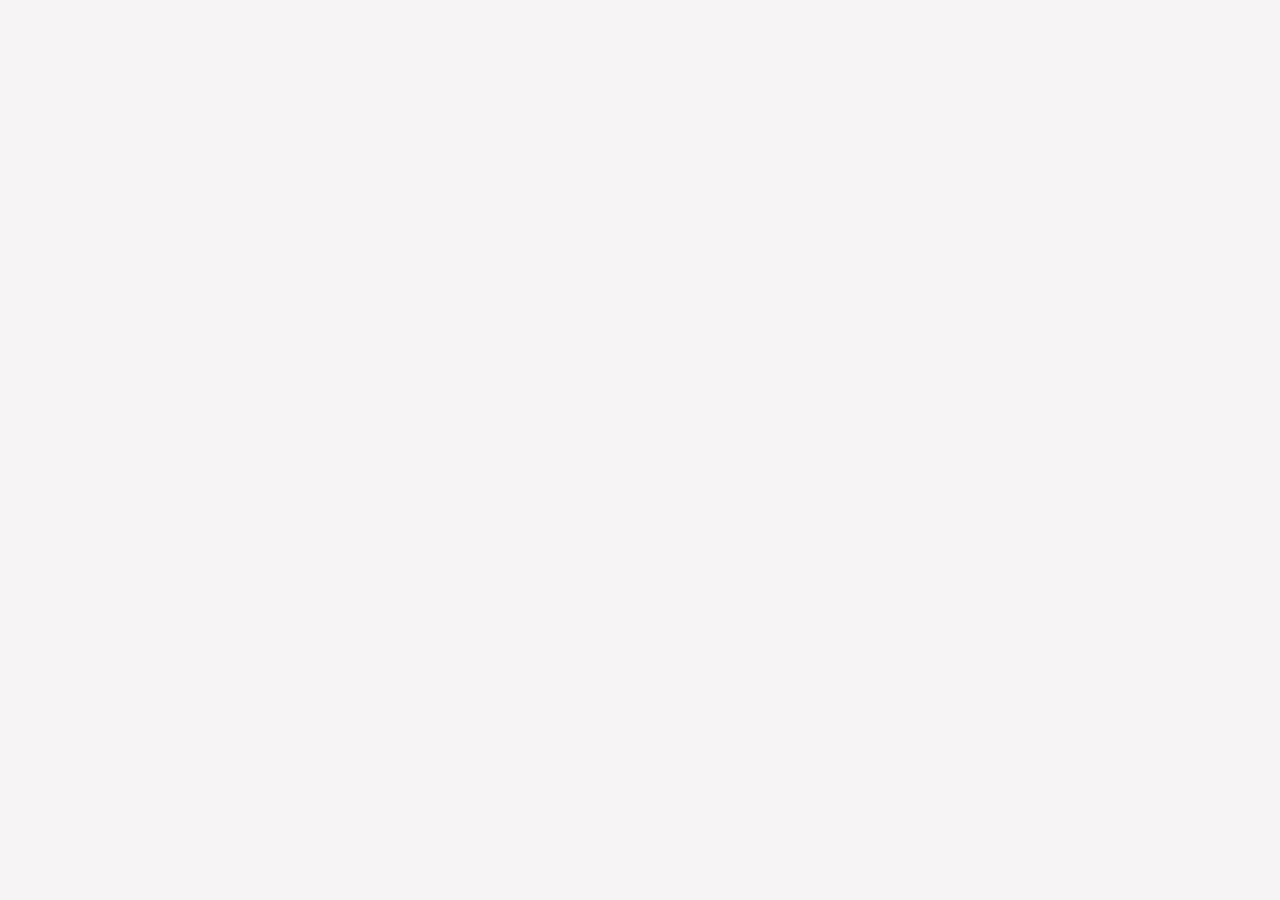
==== commit 451c5a0f: "ecran mic: la 320px nimic nu mai iese din ecran (antet care se restrange, panouri cu min-width 0, im" ====
--- a/index.html
+++ b/index.html
@@ -2,6 +2,8 @@
 <html lang="en" data-version="2">
 <head>
 <meta charset="utf-8">
+<meta http-equiv="Content-Security-Policy" content="default-src 'self'; script-src 'self' 'unsafe-inline'; style-src 'self' 'unsafe-inline'; img-src 'self' data: blob:; font-src 'self' data:; media-src 'self' blob: data:; connect-src 'self'; worker-src 'self' blob:; object-src 'none'; base-uri 'self'; upgrade-insecure-requests">
+<!-- CSP prin meta: GitHub Pages nu permite antete HTTP. Fara frame-ancestors/form-action, pe care meta nu le accepta. -->
 <meta name="viewport" content="width=device-width, initial-scale=1, viewport-fit=cover">
 <meta name="color-scheme" content="light dark">
 <meta name="theme-color" content="#8d2f5b">
@@ -1023,10 +1025,47 @@
     transition-duration: 0.001ms !important;
   }
 }
+
+
+
+  /* regula casei: tinte de atingere pe mobil */
+  @media (pointer: coarse), (max-width: 700px) {
+    #tab-calendar { min-height: 34px; display: inline-flex; align-items: center; }
+    #tab-insights { min-height: 34px; display: inline-flex; align-items: center; }
+    #tab-settings { min-height: 34px; display: inline-flex; align-items: center; }
+    #tab-about { min-height: 34px; display: inline-flex; align-items: center; }
+    #undoBtn { min-height: 34px; display: inline-flex; align-items: center; }
+    #themeBtn { min-height: 34px; display: inline-flex; align-items: center; }
+    #langSelect { min-height: 34px; }
+    #onboardSample { min-height: 34px; display: inline-flex; align-items: center; }
+    #closeEditor { min-height: 34px; display: inline-flex; align-items: center; }
+    .chip.flow-none { min-height: 34px; display: inline-flex; align-items: center; }
+    .chip.flow-spotting { min-height: 34px; display: inline-flex; align-items: center; }
+    .chip.flow-light { min-height: 34px; display: inline-flex; align-items: center; }
+    .chip.flow-medium { min-height: 34px; display: inline-flex; align-items: center; }
+    .chip.flow-heavy { min-height: 34px; display: inline-flex; align-items: center; }
+    .chip { min-height: 34px; display: inline-flex; align-items: center; }
+    #clearTemp { min-height: 34px; display: inline-flex; align-items: center; }
+    #clearDay { min-height: 34px; display: inline-flex; align-items: center; }
+  }
 </style>
 <script type="application/ld+json">
 {"@context":"https://schema.org","@type":"WebApplication","name":"Cycle Calendar","applicationCategory":"HealthApplication","operatingSystem":"Any (web browser)","url":"https://tekideki.github.io/Cycle-Calendar/","description":"Menstrual calendar with flow, symptom and temperature logging, plus predictions computed from your own cycle history. Data never leaves the browser.","offers":{"@type":"Offer","price":"0","priceCurrency":"EUR"},"author":{"@type":"Person","name":"Kristian Mario Miskovic","alternateName":"TekiDeki"},"license":"https://www.apache.org/licenses/LICENSE-2.0","isAccessibleForFree":true}
 </script>
+
+<style id="ecran-mic">
+/* regula casei: ecrane mici (320px) - nimic nu are voie sa iasa din ecran.
+   Blocul sta la finalul <head>, deci invinge stilurile de mai sus fara sa le rescrie. */
+@media (max-width: 380px) {
+  html, body { max-width: 100%; overflow-x: hidden; }
+  img, svg, canvas, video, table { max-width: 100%; }
+  /* antetul: selectul de limba si butonul de tema se pot strange si trec pe randul urmator */
+  header .tools, header .controls, .topbar .tools, .topbar .controls, .tools, .controls { flex-wrap: wrap; min-width: 0; }
+  header select, .tools select, .controls select, select#lang, select#lang-select, #lang-select { max-width: 100%; min-width: 0; }
+  /* panourile si cardurile se largestesc la cat incape */
+  .panel, .card, .sheet, .action, .action-main, .action-side, .source-panel, .panel-heading { min-width: 0; max-width: 100%; }
+  .chips, #cityChips { flex-wrap: wrap; }
+}
 </head>
 <body>
 
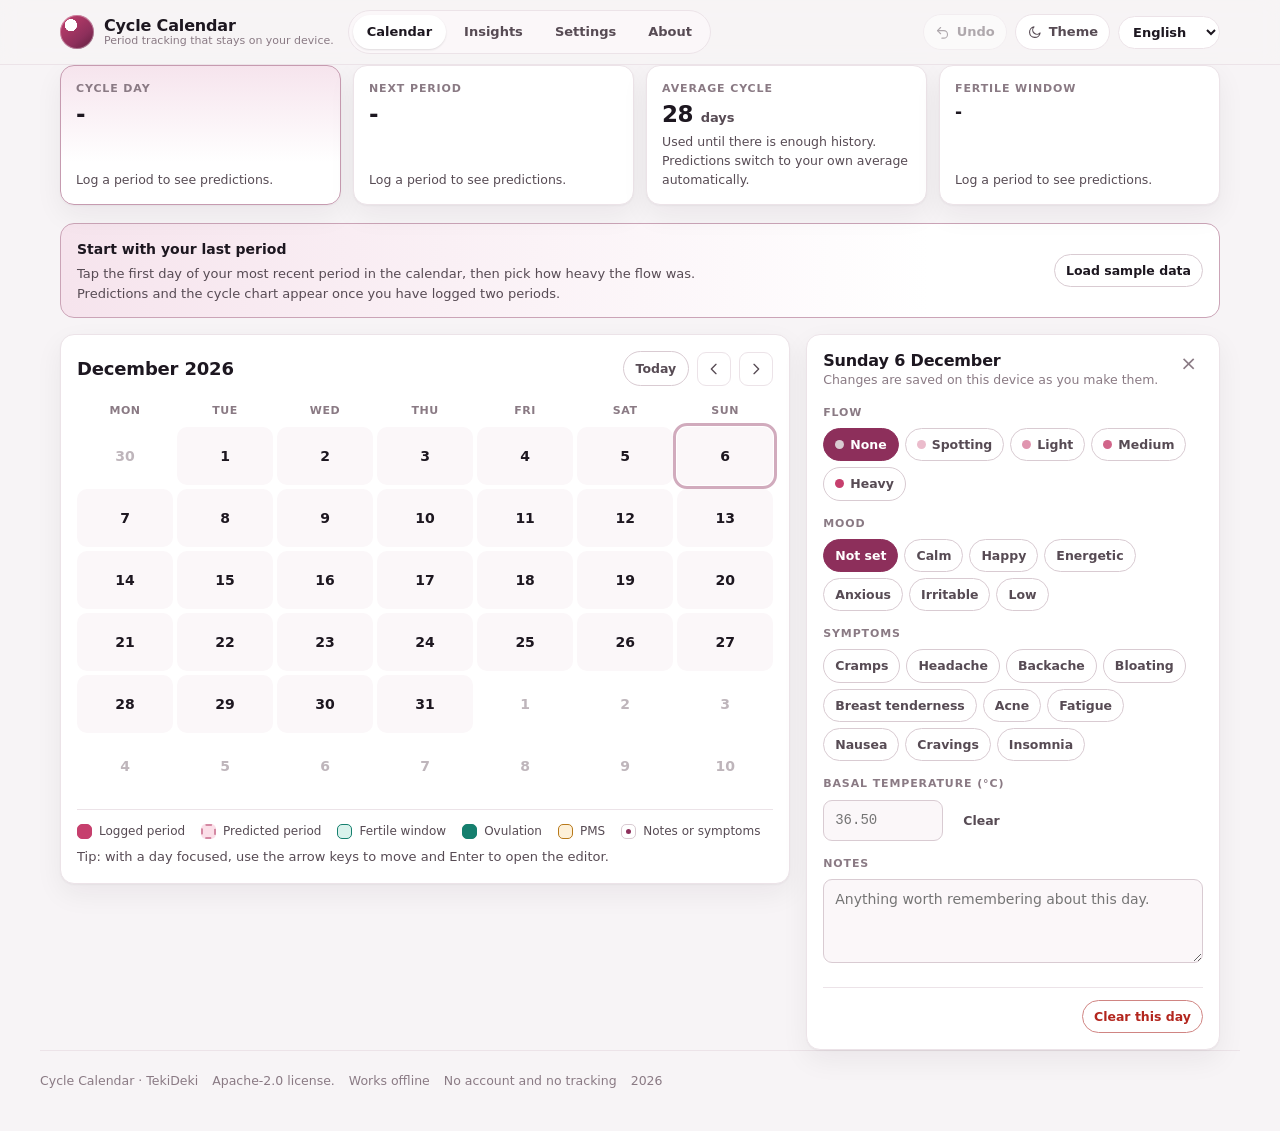
==== commit 84cfe122: "reparatie: blocul de stil pentru ecrane mici are acum </style> de inchidere Fara tag-ul de inchidere" ====
--- a/index.html
+++ b/index.html
@@ -1066,6 +1066,7 @@
   .panel, .card, .sheet, .action, .action-main, .action-side, .source-panel, .panel-heading { min-width: 0; max-width: 100%; }
   .chips, #cityChips { flex-wrap: wrap; }
 }
+</style>
 </head>
 <body>
 
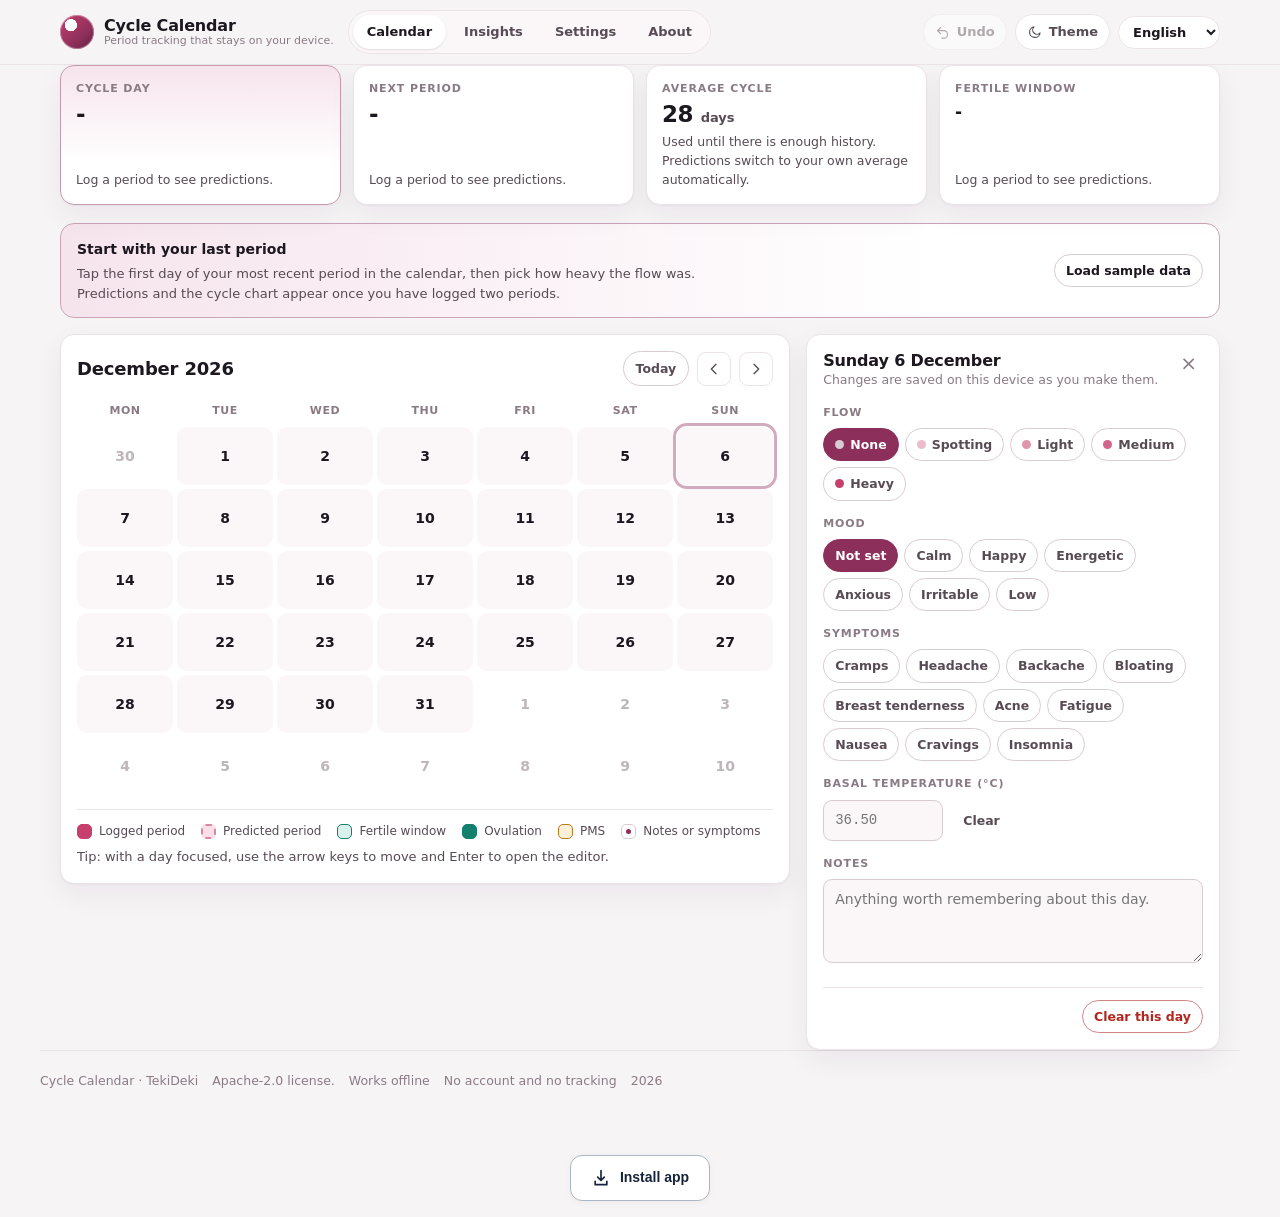
==== commit 9325b746: "add install app button (shared component, 4 languages, iOS/Android fallback)" ====
--- a/index.html
+++ b/index.html
@@ -1026,7 +1026,11 @@
   }
 }
 
-
+/* ==========================================================================
+   regula casei: ecrane mici si tinte de atingere
+   Aceste blocuri erau lipite direct in index.html generat, deci o rulare de
+   build.py le stergea. Acum traiesc in sursa, la fel ca restul stilurilor.
+   ========================================================================== */
 
   /* regula casei: tinte de atingere pe mobil */
   @media (pointer: coarse), (max-width: 700px) {
@@ -1048,14 +1052,9 @@
     #clearTemp { min-height: 34px; display: inline-flex; align-items: center; }
     #clearDay { min-height: 34px; display: inline-flex; align-items: center; }
   }
-</style>
-<script type="application/ld+json">
-{"@context":"https://schema.org","@type":"WebApplication","name":"Cycle Calendar","applicationCategory":"HealthApplication","operatingSystem":"Any (web browser)","url":"https://tekideki.github.io/Cycle-Calendar/","description":"Menstrual calendar with flow, symptom and temperature logging, plus predictions computed from your own cycle history. Data never leaves the browser.","offers":{"@type":"Offer","price":"0","priceCurrency":"EUR"},"author":{"@type":"Person","name":"Kristian Mario Miskovic","alternateName":"TekiDeki"},"license":"https://www.apache.org/licenses/LICENSE-2.0","isAccessibleForFree":true}
-</script>
-
-<style id="ecran-mic">
+
 /* regula casei: ecrane mici (320px) - nimic nu are voie sa iasa din ecran.
-   Blocul sta la finalul <head>, deci invinge stilurile de mai sus fara sa le rescrie. */
+   Blocul sta la finalul foii de stil, deci invinge stilurile de mai sus fara sa le rescrie. */
 @media (max-width: 380px) {
   html, body { max-width: 100%; overflow-x: hidden; }
   img, svg, canvas, video, table { max-width: 100%; }
@@ -1066,7 +1065,72 @@
   .panel, .card, .sheet, .action, .action-main, .action-side, .source-panel, .panel-heading { min-width: 0; max-width: 100%; }
   .chips, #cityChips { flex-wrap: wrap; }
 }
+
+/* regula casei: pe telefon, tinta de atingere are cel putin 44x44px (WCAG 2.5.5, Apple HIG).
+   Se aplica doar pe pointer gros sau ecran mic, ca sa nu umfle interfata pe desktop.
+   `!important` e intentionat: e un prag de accesibilitate, nu o preferinta de stil, iar
+   fiecare unealta are propriile reguli de buton care ar castiga altfel.
+   Tabla jocurilor (`.cell`, `.tile`, `.slot`, `.key`) este lasata afara: acolo marimea
+   tintei e data de grila, nu de deget, si e tratata in blocul fiecarui joc. */
+@media (pointer: coarse), (max-width: 700px) {
+  html body :is(button, select, textarea, summary, [role="button"],
+      input:not([type="checkbox"]):not([type="radio"]):not([type="file"]):not([type="hidden"]),
+      label:has(input[type="checkbox"]), label:has(input[type="radio"]),
+      .check, .check-label, .switch, .btn, .button):not(.cell):not(.tile):not(.slot):not(.key) {
+    min-height: 44px !important;
+  }
+  html body :is(button, [role="button"], .btn, .button, .chip, .langbtn, .iconbtn, .icon-btn,
+      .btn-icon, .icon-button, .swatch, .switch, .tbtn, .buy, .skip):not(.cell):not(.tile):not(.slot):not(.key) {
+    display: inline-flex !important; align-items: center !important; justify-content: center !important;
+  }
+  html body :is(.iconbtn, .icon-btn, .btn-icon, .icon-button, .langbtn, .theme-toggle, .theme,
+      .swatch, .switch, .tbtn, .swap, .play-button, .stop-button, .undo, .buy,
+      .nav-btn, .editor-close, .round-btn, .chip-x, .close, .btn-close, .randomize-mini,
+      .history > button, .swatches > button) {
+    min-width: 44px !important; min-height: 44px !important;
+  }
+  html body :is(select, input[type="color"], input[type="number"], input[type="text"]) {
+    min-width: 44px !important;
+  }
+  html body :is(input[type="checkbox"], input[type="radio"]) { min-width: 24px !important; min-height: 24px !important; }
+  /* legaturile din afara textului curent (antet, subsol, navigatie); cele din propozitie
+     ramin legaturi de text, cum spune si exceptia pentru text din WCAG 2.5.5.
+     Cardurile-legatura isi pastreaza asezarea, doar inaltimea minima creste. */
+  html body a:not(p a):not(li a):not(td a):not(.gcard):not(.card) {
+    min-height: 44px !important; min-width: 44px !important;
+  }
+  html body :is(a.skip, .brand, a.buy) { display: inline-flex !important; align-items: center !important; }
+  /* barele care nu incapeau: se asaza pe doua randuri in loc sa iasa din ecran */
+  html body :is(nav, .nav, .navbar, .toolbar, .links, footer, .footnotes, .player-controls,
+      header, .topbar, .masthead, .app-header,
+      .topbar-actions, .header-actions, .hero-actions, .actions, .action-row,
+      .btn-row, .button-row, .controls, .controls-row, .filters,
+      .topbar-inner, .header-inner, .nav-inner, .bar-inner,
+      [class$="-inner"], [class$="-actions"]) {
+    flex-wrap: wrap !important;
+  }
+  html body input[type="range"] { height: 44px !important; }
+  /* campurile de fisier sunt suprapuse peste zona de tragere si nu trebuie sa iasa din ea */
+  html body :is(input[type="file"], input[type="color"], img, video, canvas) { max-width: 100% !important; }
+}
+
+/* --------------------------------------------------- calendar: tot locul posibil
+   Ziua din calendar e singura tinta sub 44px din aplicatie si nu poate fi mai lata
+   de atat: 7 coloane ori 44px fac 308px, iar peste asta vin spatiile dintre celule
+   si rama. Sub ~360px ecranul pur si simplu nu are loc pentru 7 tinte de 44px, asa
+   ca se recupereaza ce se poate din rama: pagina, panoul si spatiul dintre celule.
+   Nu se micsoreaza textul si nu se ascunde nimic - doar se strange rama, ca celula
+   sa ajunga cat mai aproape de prag. La 360px si peste, tinta iese de 44x44. */
+@media (max-width: 400px) {
+  .wrap, .topbar-inner { padding-left: 10px; padding-right: 10px; }
+  .cal-panel { padding-left: 6px; padding-right: 6px; }
+  .calendar-grid, .weekdays { gap: 2px; }
+  .day { border-radius: 8px; }
+}
 </style>
+<script type="application/ld+json">
+{"@context":"https://schema.org","@type":"WebApplication","name":"Cycle Calendar","applicationCategory":"HealthApplication","operatingSystem":"Any (web browser)","url":"https://tekideki.github.io/Cycle-Calendar/","description":"Menstrual calendar with flow, symptom and temperature logging, plus predictions computed from your own cycle history. Data never leaves the browser.","offers":{"@type":"Offer","price":"0","priceCurrency":"EUR"},"author":{"@type":"Person","name":"Kristian Mario Miskovic","alternateName":"TekiDeki"},"license":"https://www.apache.org/licenses/LICENSE-2.0","isAccessibleForFree":true}
+</script>
 </head>
 <body>
 
@@ -1146,7 +1210,7 @@
     </div>
 
     <div class="calendar-layout">
-      <div class="panel">
+      <div class="panel cal-panel">
         <div class="cal-head">
           <h1 class="cal-title" id="calTitle" aria-live="polite">-</h1>
           <button type="button" class="today-btn" id="todayBtn" data-i18n="today">Today</button>
@@ -2814,5 +2878,146 @@
 })();
 </script>
 <!-- Cycle Calendar 2 · single file build -->
+<!-- Buton de instalare TekiDeki (Apache-2.0). Sursa: studio/unelte/install-app/ - acelasi bloc în toate uneltele. -->
+<style>
+/* App-scoped install controls. Uses each app's existing theme; no external assets. */
+#td-install-section{box-sizing:border-box;width:100%;max-width:1160px;flex-shrink:0;text-align:center;margin:24px auto 16px;padding:0 16px;color:var(--text,var(--text-color,#17233b))}
+#td-install-section[hidden],#td-install-dialog [hidden]{display:none!important}
+#td-install-button,#td-install-close{box-sizing:border-box;display:inline-flex;align-items:center;justify-content:center;gap:9px;width:auto;max-width:100%;min-height:46px;padding:11px 20px;border:1px solid var(--border,var(--border-color,#aab6c6));border-radius:12px;background:var(--card,var(--card-bg,var(--bg-2,#fff)));color:var(--text,var(--text-color,#17233b));font:600 14px/1.5 -apple-system,BlinkMacSystemFont,'Segoe UI',sans-serif;letter-spacing:normal;cursor:pointer;text-transform:none;white-space:normal;overflow-wrap:anywhere;box-shadow:0 2px 8px #0000000a;touch-action:manipulation}
+#td-install-button:hover,#td-install-close:hover{box-shadow:0 3px 14px #00000020}
+#td-install-button:focus-visible,#td-install-close:focus-visible{outline:3px solid currentColor;outline-offset:4px}
+#td-install-button:disabled{opacity:.65;cursor:wait}
+#td-install-button svg{flex:0 0 20px;width:20px;height:20px}
+#td-install-status{font:400 13px/1.6 -apple-system,BlinkMacSystemFont,'Segoe UI',sans-serif;color:inherit;max-width:600px;margin:10px auto 0;overflow-wrap:anywhere}
+#td-install-status:empty{display:none}
+#td-install-dialog{box-sizing:border-box;position:fixed;inset:0;width:480px;max-width:calc(100vw - 32px);max-height:calc(100vh - 32px);max-height:calc(100dvh - 32px);margin:auto;padding:24px;border:1px solid var(--border,var(--border-color,#aab6c6));border-radius:18px;background:var(--card,var(--card-bg,var(--bg-2,#fff)));color:var(--text,var(--text-color,#17233b));box-shadow:0 16px 64px #00000050;text-align:left;font:400 14px/1.65 -apple-system,BlinkMacSystemFont,'Segoe UI',sans-serif;overflow:auto;overflow-wrap:anywhere}
+#td-install-dialog::backdrop{background:#0009}
+#td-install-title{font:700 21px/1.3 -apple-system,BlinkMacSystemFont,'Segoe UI',sans-serif;color:inherit;margin:0 0 14px;letter-spacing:normal}
+#td-install-dialog p{font:inherit;color:inherit;margin:0 0 14px}
+#td-install-secure{font-weight:650!important}
+#td-install-close{margin-top:4px}
+@media(prefers-reduced-motion:reduce){#td-install-button,#td-install-close{transition:none!important}}
+</style>
+<section id="td-install-section" aria-label="App installation">
+  <button type="button" id="td-install-button" aria-haspopup="dialog" aria-controls="td-install-dialog"><svg aria-hidden="true" focusable="false" viewBox="0 0 24 24" width="20" height="20" fill="none" stroke="currentColor" stroke-width="2" stroke-linecap="round" stroke-linejoin="round"><path d="M12 3v12m-4-4 4 4 4-4M5 16v4h14v-4"/></svg><span id="td-install-label">Install app</span></button>
+  <p id="td-install-status" role="status" aria-live="polite"></p>
+</section>
+<dialog id="td-install-dialog" aria-labelledby="td-install-title" aria-describedby="td-install-intro">
+  <h2 id="td-install-title">Install this app</h2>
+  <p id="td-install-intro"></p>
+  <p id="td-install-secure" hidden></p>
+  <p id="td-install-ios"></p>
+  <p id="td-install-android"></p>
+  <p id="td-install-desktop"></p>
+  <p id="td-install-note"></p>
+  <button type="button" id="td-install-close" autofocus>Close</button>
+</dialog>
+<script>/* SPDX-License-Identifier: Apache-2.0
+ * Copyright 2026 Kristian Mario Mišković (TekiDeki).
+ * Optional native installation and honest browser-specific fallback. No storage or network calls. */
+(function () {
+  'use strict';
+  const translations = {
+    en: {
+      install:'Install app',title:'Install this app',close:'Close',
+      intro:'Install a web app or shortcut using your browser. Available options depend on the device and browser.',
+      ios:'iPhone / iPad: open this page in Safari. Tap Share → Add to Home Screen → Add. Enable “Open as Web App” if that option is shown.',
+      android:'Android: open the browser menu (⋮), then choose Install app or Add to Home screen, if available.',
+      desktop:'Desktop: use the install icon in the address bar or an Install this site as an app option in your browser menu, if available.',
+      note:'If no installation option is available, try a compatible browser such as Chrome or Edge, or save a bookmark. A browser tab cannot always detect an existing installation; you may already find the app in your launcher. This button cannot force installation.',
+      secure:'Installation needs HTTPS or localhost. Open the public HTTPS app instead of a downloaded file or an insecure HTTP address.',
+      error:'The native installation dialog could not be opened. You can use these browser steps instead.',
+      accepted:'Continue in your browser to finish installation.',dismissed:'Installation was not confirmed. You can try again later or use the browser menu.'
+    },
+    ro: {
+      install:'Instalează aplicația',title:'Instalează această aplicație',close:'Închide',
+      intro:'Instalează o aplicație web sau o scurtătură din browser. Opțiunile disponibile depind de dispozitiv și browser.',
+      ios:'iPhone / iPad: deschide pagina în Safari. Apasă Partajare → Adăugați pe ecranul principal → Adăugați. Activează „Deschideți ca aplicație web” dacă apare această opțiune.',
+      android:'Android: deschide meniul browserului (⋮), apoi alege Instalează aplicația sau Adaugă pe ecranul de pornire, dacă opțiunea există.',
+      desktop:'Calculator: folosește pictograma de instalare din bara de adrese sau opțiunea Instalează acest site ca aplicație din meniul browserului, dacă este disponibilă.',
+      note:'Dacă nu există opțiune de instalare, încearcă un browser compatibil, precum Chrome sau Edge, ori salvează un semn de carte. O filă de browser nu poate detecta mereu o instalare existentă; aplicația poate fi deja în lista ta de aplicații. Butonul nu poate forța instalarea.',
+      secure:'Instalarea necesită HTTPS sau localhost. Deschide aplicația publică HTTPS, nu un fișier descărcat sau o adresă HTTP nesigură.',
+      error:'Dialogul nativ de instalare nu a putut fi deschis. Poți urma pașii browserului de mai jos.',
+      accepted:'Continuă în browser pentru a finaliza instalarea.',dismissed:'Instalarea nu a fost confirmată. Poți încerca mai târziu sau din meniul browserului.'
+    },
+    'sr-latn': {
+      install:'Instaliraj aplikaciju',title:'Instaliraj ovu aplikaciju',close:'Zatvori',
+      intro:'Instalirajte veb-aplikaciju ili prečicu preko pregledača. Dostupne opcije zavise od uređaja i pregledača.',
+      ios:'iPhone / iPad: otvorite stranicu u Safari pregledaču. Izaberite Deli → Dodaj na početni ekran → Dodaj. Uključite „Otvori kao veb-aplikaciju” ako je ponuđeno.',
+      android:'Android: otvorite meni pregledača (⋮), zatim izaberite Instaliraj aplikaciju ili Dodaj na početni ekran, ako je dostupno.',
+      desktop:'Računar: koristite ikonu za instaliranje u adresnoj traci ili opciju Instaliraj ovaj sajt kao aplikaciju u meniju pregledača, ako postoji.',
+      note:'Ako nema opcije za instaliranje, pokušajte kompatibilan pregledač poput Chrome-a ili Edge-a, ili sačuvajte obeleživač. Kartica pregledača ne može uvek da prepozna postojeću instalaciju; aplikacija je možda već na vašoj listi aplikacija. Ovo dugme ne može da nametne instalaciju.',
+      secure:'Instalacija zahteva HTTPS ili localhost. Otvorite javnu HTTPS aplikaciju, a ne preuzetu datoteku ili nebezbednu HTTP adresu.',
+      error:'Izvorni dijalog za instalaciju nije mogao da se otvori. Umesto toga pratite ove korake u pregledaču.',
+      accepted:'Nastavite u pregledaču da završite instalaciju.',dismissed:'Instalacija nije potvrđena. Pokušajte kasnije ili preko menija pregledača.'
+    },
+    'sr-cyrl': {
+      install:'Инсталирај апликацију',title:'Инсталирај ову апликацију',close:'Затвори',
+      intro:'Инсталирајте веб-апликацију или пречицу преко прегледача. Доступне опције зависе од уређаја и прегледача.',
+      ios:'iPhone / iPad: отворите страницу у Safari прегледачу. Изаберите Дели → Додај на почетни екран → Додај. Укључите „Отвори као веб-апликацију” ако је понуђено.',
+      android:'Android: отворите мени прегледача (⋮), затим изаберите Инсталирај апликацију или Додај на почетни екран, ако је доступно.',
+      desktop:'Рачунар: користите икону за инсталирање у адресној траци или опцију Инсталирај овај сајт као апликацију у менију прегледача, ако постоји.',
+      note:'Ако нема опције за инсталирање, покушајте компатибилан прегледач попут Chrome-а или Edge-а, или сачувајте обележивач. Картица прегледача не може увек да препозна постојећу инсталацију; апликација је можда већ на вашој листи апликација. Ово дугме не може да наметне инсталацију.',
+      secure:'Инсталација захтева HTTPS или localhost. Отворите јавну HTTPS апликацију, а не преузету датотеку или небезбедну HTTP адресу.',
+      error:'Изворни дијалог за инсталацију није могао да се отвори. Уместо тога пратите ове кораке у прегледачу.',
+      accepted:'Наставите у прегледачу да завршите инсталацију.',dismissed:'Инсталација није потврђена. Покушајте касније или преко менија прегледача.'
+    }
+  };
+  const section=document.getElementById('td-install-section');
+  const button=document.getElementById('td-install-button');
+  const dialog=document.getElementById('td-install-dialog');
+  const status=document.getElementById('td-install-status');
+  const close=document.getElementById('td-install-close');
+  const standalone=matchMedia('(display-mode: standalone)');
+  const minimal=matchMedia('(display-mode: minimal-ui)');
+  const overlay=matchMedia('(display-mode: window-controls-overlay)');
+  let installed=false, pending=null, busy=false, error=false, statusKey=null;
+  function t(){
+    const lang=(document.documentElement.lang||'en').toLowerCase();
+    const key=lang.startsWith('sr')?(lang.includes('cyrl')?'sr-cyrl':'sr-latn'):lang.split('-')[0];
+    return Object.hasOwn(translations,key)?translations[key]:translations.en;
+  }
+  function isInstalled(){return installed||standalone.matches||minimal.matches||overlay.matches||navigator.standalone===true;}
+  function refresh(){
+    const text=t();section.hidden=isInstalled();
+    section.setAttribute('aria-label',text.title);
+    document.getElementById('td-install-label').textContent=text.install;
+    document.getElementById('td-install-title').textContent=text.title;
+    document.getElementById('td-install-intro').textContent=error?text.error:text.intro;
+    for(const key of ['ios','android','desktop','note','secure'])document.getElementById('td-install-'+key).textContent=text[key];
+    document.getElementById('td-install-secure').hidden=isSecureContext&&location.protocol!=='file:';
+    close.textContent=text.close;status.textContent=statusKey?text[statusKey]:'';
+    if(isInstalled()&&dialog.open)dialog.close();
+  }
+  function help(failed=false){
+    error=failed;refresh();
+    if(typeof dialog.showModal==='function'){if(!dialog.open)dialog.showModal();}
+    else {const text=t();alert([failed?text.error:text.intro,...(!isSecureContext||location.protocol==='file:'?[text.secure]:[]),text.ios,text.android,text.desktop,text.note].join('\n\n'));}
+  }
+  window.addEventListener('beforeinstallprompt',event=>{
+    if(isInstalled())return;event.preventDefault();pending=event;refresh();
+  });
+  button.addEventListener('click',async()=>{
+    if(busy||isInstalled())return;
+    if(!pending||!isSecureContext||location.protocol==='file:'){help();return;}
+    const prompt=pending;pending=null;busy=true;button.disabled=true;statusKey=null;refresh();
+    try{
+      await prompt.prompt();
+      const choice=await prompt.userChoice;
+      if(!isInstalled())statusKey=choice?.outcome==='accepted'?'accepted':'dismissed';
+    }catch(_){help(true);}
+    finally{busy=false;button.disabled=false;refresh();}
+  });
+  close.addEventListener('click',()=>dialog.close());
+  window.addEventListener('appinstalled',()=>{installed=true;pending=null;statusKey=null;refresh();});
+  for(const query of [standalone,minimal,overlay]){
+    if(query.addEventListener)query.addEventListener('change',refresh);
+    else if(query.addListener)query.addListener(refresh);
+  }
+  refresh();
+  new MutationObserver(refresh).observe(document.documentElement,{attributes:true,attributeFilter:['lang']});
+})();
+</script>
+
 </body>
 </html>
